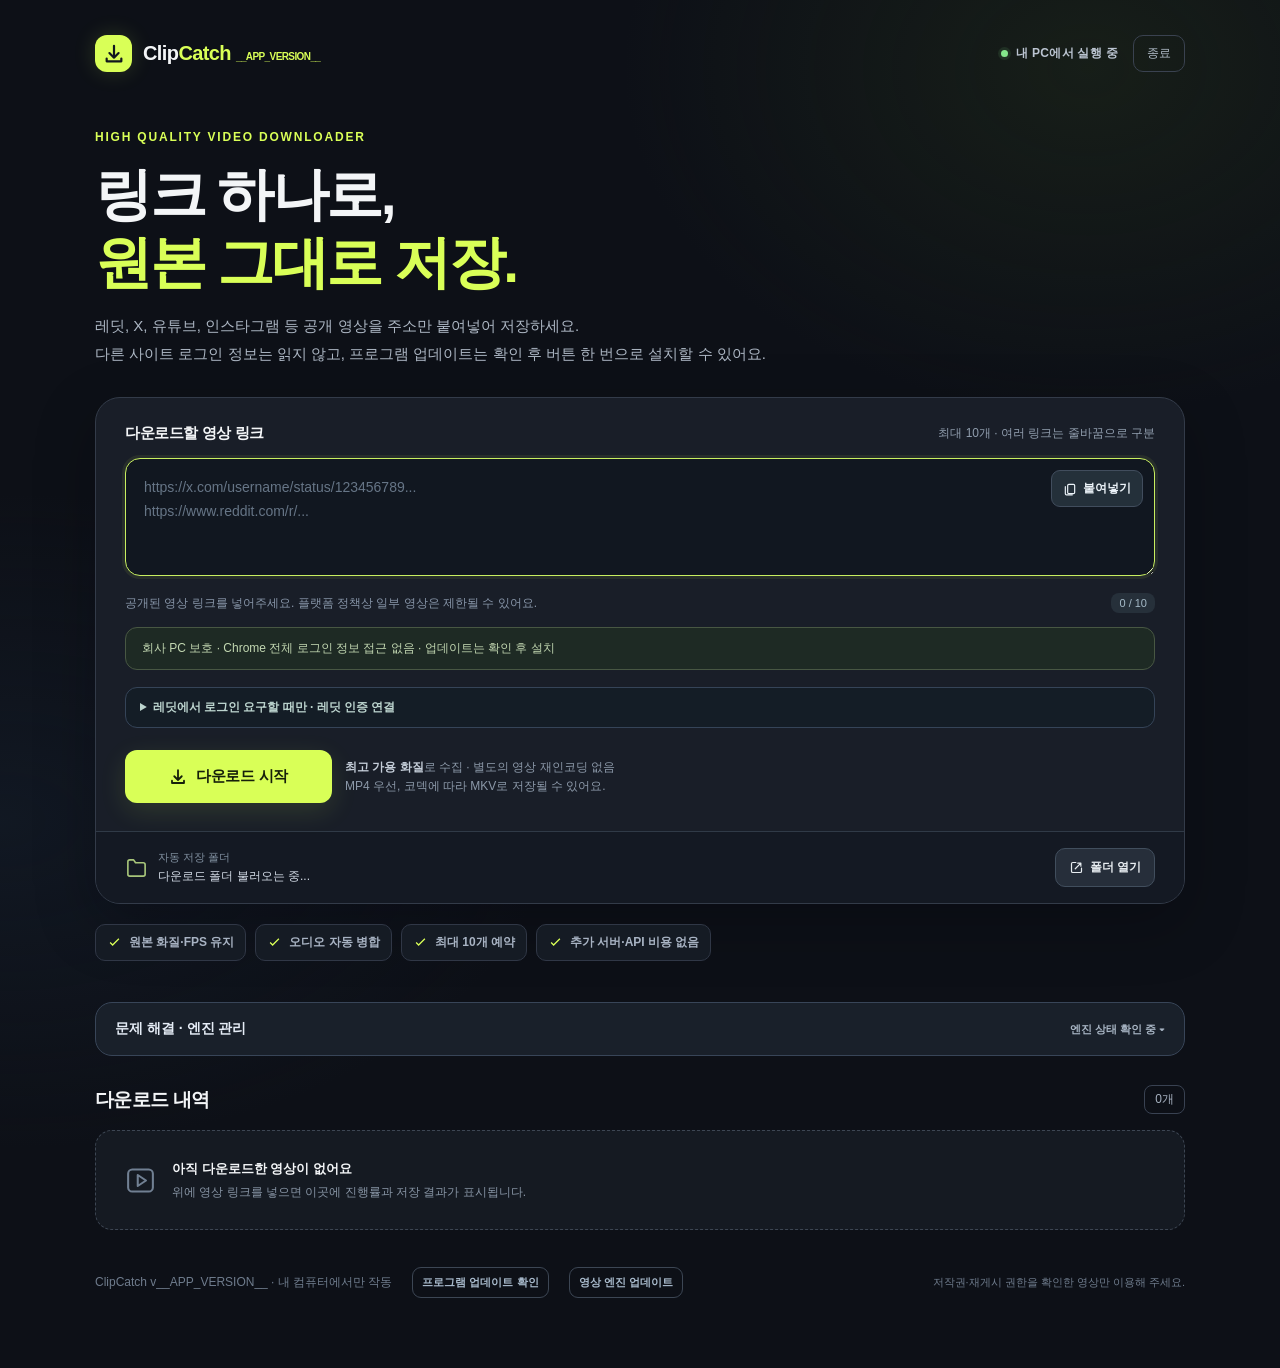
==== src/web/index.html @ 6fc15d20 "ClipCatch v1.6.0: self-diagnosis, engine checks, verified nightly recovery and rollback" ====
<!DOCTYPE html>
<html lang="ko">
<head>
  <meta charset="utf-8" />
  <meta name="viewport" content="width=device-width,initial-scale=1" />
  <meta name="theme-color" content="#10141c" />
  <title>ClipCatch — 원본 영상 저장기</title>
  <link rel="icon" type="image/svg+xml" href="/favicon.svg?v=__APP_VERSION__" />
  <style>
    :root{--bg:#0d1017;--panel:#171b25;--panel2:#1c222e;--edge:#2b3342;--text:#f3f5f7;--sub:#a2adbc;--muted:#727d8f;--lime:#d9ff57;--dark:#13191f;--red:#ff8e93;--r:22px;font-family:Pretendard,"Segoe UI","Noto Sans KR","Malgun Gothic",Arial,sans-serif}
    *{box-sizing:border-box}html{min-height:100%;background:var(--bg)}body{margin:0;color:var(--text);background:radial-gradient(ellipse 620px 460px at 85% 5%,#27351a60 0,transparent 75%),radial-gradient(ellipse 690px 410px at 0% 60%,#17233367 0,transparent 80%),var(--bg);min-height:100vh}
    button,textarea,select{font-family:inherit}button{cursor:pointer}a{color:inherit;text-decoration:none}.wrap{width:min(1090px,calc(100% - 42px));margin:0 auto;padding:30px 0 70px}
    .navbar{display:flex;align-items:center;justify-content:space-between;padding:5px 0 58px}.brand{display:flex;align-items:center;gap:11px;font-size:20px;font-weight:800;letter-spacing:-.6px}.brand-mark{width:37px;height:37px;border-radius:12px;background:var(--lime);display:grid;place-items:center;color:#11171e;box-shadow:0 0 22px #d9ff5728}.brand-mark svg{width:22px;height:22px}.brand-word span{color:var(--lime)}.topright{display:flex;align-items:center;gap:15px}.local{font-size:12px;font-weight:700;color:#bbc4d1;letter-spacing:.3px;display:flex;align-items:center;gap:8px}.local i{display:inline-block;width:7px;height:7px;background:#84e78b;border-radius:50%;box-shadow:0 0 0 3px #84e78b1a}.close-app{background:transparent;border:1px solid #3a4250;color:#b2bdc9;border-radius:10px;padding:9px 13px;font-size:12px;transition:.2s}.close-app:hover{border-color:#697789;color:#fff}
    .hero{max-width:730px}.eyebrow{font-size:12px;color:var(--lime);letter-spacing:1.8px;font-weight:850}.hero h1{font-size:clamp(36px,5vw,57px);line-height:1.2;letter-spacing:-2.5px;margin:16px 0 15px;font-weight:850}.hero h1 em{font-style:normal;color:var(--lime)}.hero p{font-size:15px;color:#acb6c3;line-height:1.85;margin:0 0 30px}
    .main-card{background:#191e28;border:1px solid #333b49;border-radius:25px;box-shadow:0 20px 60px #02040a45;overflow:hidden}.entry{padding:26px 29px 28px}.entry-head{display:flex;justify-content:space-between;align-items:center;margin-bottom:15px;gap:10px}.field-title{font-size:15px;font-weight:740;letter-spacing:-.4px}.shortcut{color:#919eae;font-size:12px}.urlwrap{position:relative}.urlbox{width:100%;min-height:118px;border:1px solid #46505f;background:#111720;border-radius:15px;outline:none;resize:vertical;color:#f7faff;font-size:14px;line-height:1.7;padding:17px 18px;transition:border-color .18s,box-shadow .18s}.urlbox::placeholder{color:#667586}.urlbox:focus{border-color:#c8ef60;box-shadow:0 0 0 3px #d9ff5712}.paste{position:absolute;right:12px;top:12px;border:1px solid #414d5d;background:#24303a;color:#ecf3f9;border-radius:9px;padding:9px 11px;font-weight:700;font-size:12px;display:flex;align-items:center;gap:6px}.paste:hover{background:#32404d}.info-line{display:flex;flex-wrap:wrap;align-items:center;justify-content:space-between;gap:11px;margin:13px 0 0}.info-line p{font-size:12px;color:#8795a8;margin:0}.input-count{font-size:11px;color:#a5bac8;background:#26303a;padding:4px 8px;border-radius:8px}
    .action-row{display:flex;align-items:center;gap:13px;margin-top:22px}.mainbutton{border:0;background:var(--lime);color:#16200a;border-radius:12px;padding:17px 27px;font-size:15px;font-weight:850;min-width:207px;letter-spacing:-.3px;display:flex;align-items:center;justify-content:center;gap:9px;box-shadow:0 8px 27px #d9ff571f;transition:transform .15s,background .15s}.mainbutton:hover{background:#e5ff8b;transform:translateY(-1px)}.mainbutton:disabled{opacity:.55;cursor:wait;transform:none}.support{color:#8c99a9;font-size:12px;line-height:1.6}.support strong{color:#c5ced9;font-weight:700}.tiny-icon{width:18px;height:18px}
    .bottom-strip{display:flex;gap:20px;align-items:center;justify-content:space-between;background:#141923;border-top:1px solid #303a47;padding:16px 29px;flex-wrap:wrap}.save-info{display:flex;align-items:center;min-width:0;gap:10px;color:#d3dbe6}.save-info svg{flex-shrink:0}.save-info div{min-width:0}.save-info .lab{color:#8190a0;font-size:11px;margin-bottom:3px}.save-info .dir{font-size:12px;overflow:hidden;text-overflow:ellipsis;white-space:nowrap;max-width:620px}.openfolder{display:flex;align-items:center;gap:6px;border:1px solid #414e5d;background:#262e3a;color:#e8edf1;border-radius:10px;padding:10px 13px;font-size:12px;font-weight:750;white-space:nowrap}.openfolder:hover{background:#35404b}
    .setup{margin:20px 0 0;background:#20271f;border:1px solid #516637;border-radius:16px;padding:17px 20px;display:none}.setup.show{display:block}.setup-top{display:flex;align-items:center;gap:10px;font-size:13px;font-weight:750}.setup-top svg{color:var(--lime)}.setup-sub{font-size:12px;margin-top:8px;color:#c2cdb2;line-height:1.7;white-space:pre-wrap}.setup.error{background:#2b2026;border-color:#704451}.setup.error .setup-top svg{color:var(--red)}.setup-progress{height:5px;background:#3a4435;border-radius:8px;overflow:hidden;margin-top:13px}.setup-progress>div{height:100%;background:var(--lime);width:0;transition:width .4s}.setup-progress.indeterminate>div{width:38%;animation:busy 1.4s ease-in-out infinite}@keyframes busy{0%{transform:translateX(-100%)}100%{transform:translateX(300%)}}
    .perks{margin:20px 0 41px;display:flex;flex-wrap:wrap;gap:9px}.perk{display:flex;align-items:center;gap:7px;padding:9px 11px;border:1px solid #303746;border-radius:10px;color:#a8b3c3;background:#151b24;font-size:12px;font-weight:680}.perk svg{color:var(--lime)}
    .section-head{display:flex;justify-content:space-between;align-items:center;margin:20px 0 16px}.section-title{font-size:19px;font-weight:820;letter-spacing:-.65px}.count{font-size:12px;color:#a7b2c1;border-radius:8px;border:1px solid #394252;padding:5px 10px}.history{display:flex;flex-direction:column;gap:10px;min-height:104px}.empty{display:flex;align-items:center;gap:15px;padding:28px;background:#151a22;border-radius:17px;border:1px dashed #3d4653}.empty svg{color:#718093}.empty b{font-size:13px}.empty p{color:#8794a4;font-size:12px;margin:6px 0 0}.job{padding:18px 19px;background:#181e28;border:1px solid #303948;border-radius:16px}.job-top{display:flex;justify-content:space-between;align-items:center;gap:15px}.job-title{font-size:13px;font-weight:750;overflow:hidden;text-overflow:ellipsis;white-space:nowrap;max-width:680px}.job-url{color:#8393a4;font-size:12px;white-space:nowrap;overflow:hidden;text-overflow:ellipsis;margin-top:7px;max-width:790px}.job-status{font-size:11px;font-weight:780;padding:6px 10px;border-radius:9px;white-space:nowrap}.job-status.downloading{color:#cceca2;background:#34452c}.job-status.queued{color:#b8c8d6;background:#2a3442}.job-status.done{color:#d6ffa2;background:#314628}.job-status.error{color:#ffb6bd;background:#4b303a}.job-bottom{display:flex;justify-content:space-between;align-items:center;gap:10px;margin-top:13px;color:#98a7b9;font-size:11px}.job-detail{line-height:1.6;overflow-wrap:anywhere;white-space:pre-line;min-width:0}.meter{height:5px;margin-top:12px;background:#303846;border-radius:4px;overflow:hidden}.meter>div{height:100%;background:var(--lime);transition:width .35s}.job.error{border-color:#704550}.job.error .job-detail{color:#ffc2c7}.job.done .job-detail{color:#acd38c}.muted{color:#8290a1}
    .footer-tools{display:flex;flex-wrap:wrap;align-items:center;gap:8px}
    .update-feedback{display:flex;flex-wrap:wrap;align-items:center;gap:11px;padding:13px 15px;margin-top:12px;background:#1c252b;border:1px solid #4a595f;border-radius:12px;color:#deebf0;font-size:12px;line-height:1.55;max-width:800px}
    .update-feedback[data-kind="success"]{color:#d5f5bc;border-color:#506d49}
    .update-feedback[data-kind="error"]{color:#ffbfc6;border-color:#79505a}
    .update-feedback[data-kind="working"]{color:#d8eaa9;border-color:#5b6e45}
    .update-feedback-text{min-width:0;flex:1 1 225px;overflow-wrap:anywhere}
    .update-progress{height:4px;width:100%;background:#384552;border-radius:4px;overflow:hidden}
    .update-progress>div{background:var(--lime);height:100%;transition:width .3s}
    .update-install{border:0;background:var(--lime);color:#15200d;border-radius:9px;padding:9px 13px;font-size:12px;font-weight:850;cursor:pointer}
    .update-install:disabled{opacity:.45;cursor:wait}
    .update-btn:disabled{opacity:.52;cursor:wait}
    .job-status.cancelled{background:#343c47;color:#b9c7d5}
    .job.cancelled .job-detail{color:#b0bcca}
    .job-actions{display:flex;gap:7px;align-items:center;flex-wrap:wrap;margin-top:8px}
    .job-actions .retry-btn{margin-top:0}
    .job-cancel{border:1px solid #606977;background:#303944;color:#dbe4eb;border-radius:9px;font-size:11px;font-weight:760;padding:8px 11px;cursor:pointer}
    .job-cancel:hover{background:#3d4754}
    .section-actions{display:flex;align-items:center;gap:10px;flex-wrap:wrap;justify-content:flex-end}
    .section-actions .retry-btn{margin-top:0}
    .history-feedback{font-size:12px;color:#c5dcad;margin:-5px 0 12px;line-height:1.6}
    .history-feedback.error{color:#ffbdc3}

    .help-panel{margin:4px 0 29px;background:#19202a;border:1px solid #384558;border-radius:17px;overflow:hidden}
    .help-panel>summary{display:flex;flex-wrap:wrap;align-items:center;justify-content:space-between;gap:12px;cursor:pointer;padding:17px 19px;list-style:none;font-size:14px;font-weight:800;color:#e5ecf6}
    .help-panel>summary::-webkit-details-marker{display:none}
    .help-panel>summary:hover{background:#202a36}
    .help-status{color:#a8b5c4;font-weight:650;font-size:11px}
    .help-body{border-top:1px solid #354251;padding:18px 19px 19px}
    .help-desc{color:#adbaca;font-size:12px;line-height:1.8;margin:0 0 13px}
    .help-btn-row{display:flex;flex-wrap:wrap;gap:9px;margin:11px 0 13px}
    .help-btn{border:1px solid #536174;border-radius:10px;background:#293442;color:#e5f0fc;padding:10px 12px;font-size:12px;font-weight:750;cursor:pointer}
    .help-btn:hover{border-color:#b9d584;background:#324331}
    .help-btn:disabled{opacity:.45;cursor:not-allowed}
    .help-btn.primary{color:#17210d;background:var(--lime);border-color:var(--lime)}
    .help-msg{color:#c8dbb4;font-size:12px;line-height:1.65;white-space:pre-wrap;min-height:15px;margin:10px 0}
    .help-msg.error{color:#ffb8c0}
    .help-checks{display:flex;flex-direction:column;gap:7px;margin-top:12px}
    .help-check{padding:10px 12px;border:1px solid #384354;border-radius:10px;background:#141d27;display:flex;align-items:flex-start;justify-content:space-between;gap:12px}
    .help-check>strong{font-size:12px;color:#e3eaf2;white-space:nowrap}
    .help-check>span{font-size:11px;color:#a1b1c2;line-height:1.6;text-align:right}
    .help-check[data-status=error]>span{color:#ffc0c0}
    .help-check[data-status=warn]>span{color:#ffdb9e}
    .help-copy{width:100%;min-height:100px;padding:10px;border-radius:10px;border:1px solid #526476;background:#101923;color:#e2edf9;font:12px/1.5 Consolas,monospace}
    .error-help{font-size:12px;color:#f2bfc4;line-height:1.7;margin-top:11px}
    .error-help b{font-size:11px;margin-right:6px;color:#ffa8af}
    .error-help span{display:block;color:#aabdd0}
    .error-help .retry-btn{margin-top:8px}
    .history-more{margin-top:12px}
    .history-more>summary{list-style:none;display:flex;align-items:center;justify-content:center;gap:9px;padding:13px 18px;border:1px solid #384352;background:#19212b;border-radius:12px;color:#c4d0de;font-size:13px;font-weight:750;cursor:pointer;transition:border-color .15s,background .15s}
    .history-more>summary::-webkit-details-marker{display:none}
    .history-more>summary:hover{background:#25303c;border-color:#708157;color:#e0ff9e}
    .history-more>summary:focus-visible{outline:2px solid var(--lime);outline-offset:3px}
    .history-more .history-chevron{display:inline-block;color:var(--lime);font-size:17px;line-height:1;transition:transform .2s}
    .history-more[open] .history-chevron{transform:rotate(180deg)}
    .history-more>.history{min-height:0;margin-top:11px}
    .footer{padding-top:33px;color:#6f7c8d;font-size:12px;line-height:1.9;display:flex;align-items:center;justify-content:space-between;gap:12px;flex-wrap:wrap}.footer small{font-size:11px}.update-btn{border:1px solid #3c4654;background:transparent;color:#a9bbcd;border-radius:9px;font-size:11px;font-weight:650;padding:7px 9px;cursor:pointer;margin-left:12px}.update-btn:hover{border-color:#a1b48b;color:#d9ff57}.hidden{display:none!important}.notice{font-size:12px;color:var(--red);line-height:1.7;margin:11px 0 0;display:none}.notice.show{display:block}

    .retry-btn{border:1px solid #62723d;background:#2b3622;color:#e4ffa3;border-radius:9px;font-size:11px;font-weight:770;padding:8px 11px;margin-top:10px;cursor:pointer}
    .retry-btn:hover{background:#394927}
    @media(max-width:670px){.wrap{width:calc(100% - 28px);padding-top:15px}.navbar{padding-bottom:42px}.brand{font-size:18px}.close-app{padding:8px}.hero h1{font-size:35px;letter-spacing:-1.5px}.hero p{font-size:13px;margin-bottom:24px}.entry{padding:19px 16px 20px}.shortcut{display:none}.action-row{flex-direction:column;align-items:stretch}.mainbutton{width:100%}.bottom-strip{padding:16px}.support{text-align:center}.save-info .dir{max-width:220px}.section-title{font-size:17px}.job-title{max-width:210px}.perks{margin-bottom:29px}.local{font-size:11px}}

    .app-update{background:#1e2725;border:1px solid #7b914f;border-radius:14px;margin:0 0 22px;padding:15px 18px;display:flex;align-items:center;justify-content:space-between;gap:12px;flex-wrap:wrap}
    .app-update .app-version{color:#d9ff57;font-size:12px;font-weight:800}.app-update .app-status{color:#dae3da;font-size:13px;font-weight:760;margin:4px 0}.app-update .app-detail{color:#aebdb0;font-size:12px}
    .app-update button,.reddit-auth-controls button{background:#d9ff57;color:#16200a;border:0;border-radius:9px;padding:10px 13px;font-weight:800;font-size:12px;cursor:pointer}
    .app-update button:disabled{opacity:.45;cursor:wait}
    .reddit-auth{margin-top:17px;padding:11px 14px;border:1px solid #354458;border-radius:12px;background:#141d26;color:#b7c6d0;font-size:12px}
    .reddit-auth summary{cursor:pointer;color:#bcd4ce;font-weight:780}.reddit-auth p{line-height:1.7;color:#9eacba}.reddit-auth-controls{display:flex;align-items:center;gap:9px;flex-wrap:wrap}.reddit-auth-controls input{font-size:11px;max-width:280px}
    .reddit-auth-controls .plain-btn{background:#303846;color:#d9e4ee;border:1px solid #536074}.remember{margin:11px 0 7px;display:flex;align-items:center;gap:7px;font-size:11px;color:#a4b4c6}
    .reddit-auth-status{color:#aaca8b;margin-top:9px;font-size:12px}

      .safe-note{margin:14px 0 4px;padding:12px 16px;border:1px solid #485743;border-radius:12px;color:#c3d8b2;background:#1e2a24;font-size:12px;}
</style>
</head>
<body>
  <div class="wrap">
    <header class="navbar">
      <div class="brand">
        <div class="brand-mark"><svg viewBox="0 0 24 24" fill="none" stroke="currentColor" stroke-width="2.4" stroke-linecap="round" stroke-linejoin="round"><path d="M12 3v13m-5-5 5 5 5-5"/><path d="M4 17v3h16v-3"/></svg></div>
        <div class="brand-word">Clip<span>Catch</span> <small style="font-size:10px;color:#d9ff57">__APP_VERSION__</small></div>
      </div>
      <div class="topright"><span class="local"><i></i> 내 PC에서 실행 중</span><button id="quitBtn" class="close-app" title="프로그램 종료">종료</button></div>
    </header>

    <div class="hero">
      <div class="eyebrow">HIGH QUALITY VIDEO DOWNLOADER</div>
      <h1>링크 하나로,<br/><em>원본 그대로 저장.</em></h1>
      <p>레딧, X, 유튜브, 인스타그램 등 공개 영상을 주소만 붙여넣어 저장하세요.<br/>다른 사이트 로그인 정보는 읽지 않고, 프로그램 업데이트는 확인 후 버튼 한 번으로 설치할 수 있어요.</p>
    </div>


    <div id="appUpdate" class="app-update hidden" role="status" aria-live="polite">
      <div><div id="appUpdateVersion" class="app-version">CLIPCATCH UPDATE</div><div id="appUpdateStatus" class="app-status"></div><div id="appUpdateDetail" class="app-detail"></div></div>
      <button id="installAppUpdate" type="button" class="hidden">업데이트 설치</button>
    </div>

    <section class="main-card" aria-label="영상 다운로드">
      <div class="entry">
        <div class="entry-head"><label class="field-title" for="urlInput">다운로드할 영상 링크</label><span class="shortcut">최대 10개 · 여러 링크는 줄바꿈으로 구분</span></div>
        <div class="urlwrap">
          <textarea id="urlInput" class="urlbox" placeholder="https://x.com/username/status/123456789...&#10;https://www.reddit.com/r/..." autocomplete="off" spellcheck="false"></textarea>
          <button class="paste" id="pasteBtn" type="button" aria-label="클립보드에서 붙여넣기"><svg width="14" height="14" viewBox="0 0 24 24" fill="none" stroke="currentColor" stroke-width="2" stroke-linecap="round" stroke-linejoin="round"><rect x="8" y="4" width="12" height="16" rx="2"/><path d="M4 8v12a2 2 0 0 0 2 2h10"/></svg> 붙여넣기</button>
        </div>
        <div class="info-line"><p>공개된 영상 링크를 넣어주세요. 플랫폼 정책상 일부 영상은 제한될 수 있어요.</p><span class="input-count" id="urlCount">0 / 10</span></div>
        <div class="safe-note">회사 PC 보호 · Chrome 전체 로그인 정보 접근 없음 · 업데이트는 확인 후 설치</div>

        <details id="redditAuthDetails" class="reddit-auth">
          <summary>레딧에서 로그인 요구할 때만 · 레딧 인증 연결</summary>
          <p>공개 영상은 연결 없이 받아져. 로그인 요구 영상만 레딧 사이트의 <b>cookies.txt</b> 파일을 선택해 줘.<br>Chrome 전체 로그인 정보는 읽지 않고, 레딧 쿠키만 골라 사용해.</p>
          <div class="reddit-auth-controls">
            <input id="redditCookieFile" type="file" accept=".txt,text/plain" aria-label="레딧 cookies.txt 파일"/>
            <button id="redditCookieUpload" type="button">레딧 인증 등록</button>
            <button id="redditCookieClear" type="button" class="plain-btn">인증 삭제</button>
          </div>
          <label class="remember"><input id="rememberRedditAuth" type="checkbox"/> 이 Windows 계정에 레딧 인증 기억하기 (Windows 암호화)</label>
          <div id="redditAuthStatus" class="reddit-auth-status">인증 미등록 · 공개 영상은 그대로 이용 가능</div>
        </details>

        <p class="notice" id="inputNotice"></p>
        <div class="action-row">
          <button id="downloadBtn" class="mainbutton" type="button"><svg class="tiny-icon" viewBox="0 0 24 24" fill="none" stroke="currentColor" stroke-width="2.4" stroke-linecap="round" stroke-linejoin="round"><path d="M12 3v13m-5-5 5 5 5-5"/><path d="M4 17v3h16v-3"/></svg> 다운로드 시작</button>
          <span class="support"><strong>최고 가용 화질</strong>로 수집 · 별도의 영상 재인코딩 없음<br/>MP4 우선, 코덱에 따라 MKV로 저장될 수 있어요.</span>
        </div>
      </div>
      <div class="bottom-strip">
        <div class="save-info"><svg width="23" height="23" viewBox="0 0 24 24" fill="none" stroke="#a8c67a" stroke-width="1.7" stroke-linecap="round" stroke-linejoin="round"><path d="M3 7v12a2 2 0 0 0 2 2h14a2 2 0 0 0 2-2V9a2 2 0 0 0-2-2h-8l-2-3H5a2 2 0 0 0-2 2v1z"/></svg><div><div class="lab">자동 저장 폴더</div><div class="dir" id="saveDir">다운로드 폴더 불러오는 중...</div></div></div>
        <button type="button" class="openfolder" id="folderBtn"><svg width="15" height="15" viewBox="0 0 24 24" fill="none" stroke="currentColor" stroke-width="1.9" stroke-linecap="round" stroke-linejoin="round"><path d="M14 5h5v5M10 14 19 5"/><path d="M20 13v5a2 2 0 0 1-2 2H6a2 2 0 0 1-2-2V6a2 2 0 0 1 2-2h5"/></svg> 폴더 열기</button>
      </div>
    </section>

    <div id="setup" class="setup" role="status" aria-live="polite">
      <div class="setup-top"><svg width="18" height="18" viewBox="0 0 24 24" fill="none" stroke="currentColor" stroke-width="2" stroke-linecap="round" stroke-linejoin="round"><path d="m12 3-9 18h18L12 3z"/><path d="M12 9v4m0 4h.01"/></svg><span id="setupTitle">설치 준비 중...</span></div>
      <div id="setupSub" class="setup-sub">최초 실행 시 공식 배포 파일을 자동으로 준비합니다.</div>
      <div id="setupProgress" class="setup-progress indeterminate"><div id="setupBar"></div></div>
    </div>

    <div class="perks">
      <span class="perk"><svg width="15" height="15" viewBox="0 0 24 24" fill="none" stroke="currentColor" stroke-width="2"><path d="m5 12 4 4L19 6"/></svg> 원본 화질·FPS 유지</span>
      <span class="perk"><svg width="15" height="15" viewBox="0 0 24 24" fill="none" stroke="currentColor" stroke-width="2"><path d="m5 12 4 4L19 6"/></svg> 오디오 자동 병합</span>
      <span class="perk"><svg width="15" height="15" viewBox="0 0 24 24" fill="none" stroke="currentColor" stroke-width="2"><path d="m5 12 4 4L19 6"/></svg> 최대 10개 예약</span>
      <span class="perk"><svg width="15" height="15" viewBox="0 0 24 24" fill="none" stroke="currentColor" stroke-width="2"><path d="m5 12 4 4L19 6"/></svg> 추가 서버·API 비용 없음</span>
    </div>


    <details class="help-panel" id="helpPanel">
      <summary><span>문제 해결 · 엔진 관리</span><span class="help-status" id="engineInfo">엔진 상태 확인 중 ▾</span></summary>
      <div class="help-body">
        <p class="help-desc">영상이 안 받아지면 <b>상태 진단하기</b>를 먼저 눌러 줘. 그 다음 안정판 업데이트를 시도하고, 해결되지 않으면 시험판 복구를 사용할 수 있어. <b>원본 영상과 다운로드 내역은 건드리지 않아.</b></p>
        <div class="help-btn-row">
          <button class="help-btn primary" id="runDiagnostics" type="button">상태 진단하기</button>
          <button class="help-btn" id="updateEngineStable" type="button">안정판 엔진 업데이트</button>
          <button class="help-btn" id="repairEngineNightly" type="button">시험판 엔진 복구</button>
          <button class="help-btn" id="rollbackEngine" type="button">이전 엔진으로 되돌리기</button>
          <button class="help-btn" id="copyDiagnostics" type="button">진단 결과 복사</button>
        </div>
        <p class="help-msg" id="repairFeedback" aria-live="polite">자동으로 업데이트 가능 여부를 확인해. 업데이트는 버튼을 눌렀을 때만 설치해.</p>
        <p class="help-msg" id="diagnosticSummary">진단 버튼을 누르면 다운로드 도구·저장 폴더·접속 상태를 확인해 줘.</p>
        <div class="help-checks" id="diagnosticChecks"></div>
        <textarea id="diagnosticCopyFallback" class="help-copy hidden" readonly aria-label="공유용 진단 결과"></textarea>
      </div>
    </details>
    <section>
      <div class="section-head"><div class="section-title">다운로드 내역</div><div class="section-actions"><button id="retryFailed" type="button" class="retry-btn hidden">실패한 영상 다시 시도</button><div class="count" id="historyCount">0개</div></div></div>
      <p class="history-feedback hidden" id="historyFeedback" role="status" aria-live="polite"></p>
      <div class="history" id="history">
        <div class="empty"><svg width="33" height="33" viewBox="0 0 24 24" fill="none" stroke="currentColor" stroke-width="1.5" stroke-linecap="round" stroke-linejoin="round"><rect x="3" y="4" width="18" height="16" rx="3"/><path d="m10 8 6 4-6 4V8z"/></svg><div><b>아직 다운로드한 영상이 없어요</b><p>위에 영상 링크를 넣으면 이곳에 진행률과 저장 결과가 표시됩니다.</p></div></div>
      </div>
      <details class="history-more hidden" id="historyMore">
        <summary><span id="historyMoreLabel">이전 기록 보기</span><span class="history-chevron" aria-hidden="true">⌄</span></summary>
        <div class="history" id="historyOlder"></div>
      </details>
    </section>
    <footer class="footer">
      <div>
        <div class="footer-tools"><span>ClipCatch v__APP_VERSION__ · 내 컴퓨터에서만 작동</span><button class="update-btn" id="checkAppUpdate" type="button">프로그램 업데이트 확인</button><button class="update-btn" id="updateBtn" type="button">영상 엔진 업데이트</button></div>
        <div id="updateFeedback" class="update-feedback hidden" data-kind="info" role="status" aria-live="polite">
          <span id="appCheckFeedback" class="update-feedback-text"></span>
          <button id="installAppUpdateFooter" class="update-install hidden" type="button">새 버전 설치</button>
          <div id="updateProgress" class="update-progress hidden"><div id="updateProgressFill"></div></div>
        </div>
      </div>
      <small>저작권·재게시 권한을 확인한 영상만 이용해 주세요.</small>
    </footer>
  </div>
  <script>
    const $ = id => document.getElementById(id);
    const svgCheck = '<svg width="13" height="13" viewBox="0 0 24 24" fill="none" stroke="currentColor" stroke-width="2.5"><path d="m5 12 4 4L19 6"/></svg>';
    let lastState = null;
    const uiVersion = '__APP_VERSION__';
    let loading = false;
    let updateMode = ''; // program, engine, or empty (automatic background check)
    let updateRequestError = ''; // keep a visible message for rejected API requests
    const HISTORY_PREVIEW_COUNT = 8;
    let lastRecentHistorySignature = '';
    let lastOlderHistorySignature = '';
    const toText = (el, txt) => {el.textContent = txt == null ? '' : String(txt);};
    function parseUrls(s) { return (s.match(/https?:\/\/[^\s\"<>]+/g) || []).filter(Boolean); }
    function notice(msg) { toText($('inputNotice'), msg); $('inputNotice').classList.toggle('show', !!msg); }
    function historyNotice(msg, error=false){
      const el=$('historyFeedback');toText(el,msg);el.classList.toggle('hidden',!msg);el.classList.toggle('error',error);
    }
    function showUpdateFeedback(message, kind='info', canInstall=false, pct=null){
      const box=$('updateFeedback');box.classList.remove('hidden');box.dataset.kind=kind;
      toText($('appCheckFeedback'),message);
      $('installAppUpdateFooter').classList.toggle('hidden', !canInstall);
      $('installAppUpdateFooter').disabled=!canInstall;
      const progress=$('updateProgress');progress.classList.toggle('hidden', pct===null);
      if(pct!==null)$('updateProgressFill').style.width=Math.max(0,Math.min(100,pct))+'%';
    }
    function updateCount() {
      const n = parseUrls($('urlInput').value).length;
      toText($('urlCount'), n + ' / 10');
      $('urlCount').style.color = n > 10 ? '#ff8e93' : '#a5bac8';
      if (n > 0) notice('');
    }
    $('urlInput').addEventListener('input', updateCount);
    $('urlInput').addEventListener('keydown', e => {if ((e.ctrlKey || e.metaKey) && e.key === 'Enter') {e.preventDefault(); submitLinks();}});
    $('pasteBtn').addEventListener('click', async () => {
      try { const data = await navigator.clipboard.readText();
        $('urlInput').value = ($('urlInput').value.trim() ? $('urlInput').value.trim() + '\n' : '') + data;
        updateCount(); $('urlInput').focus();
      } catch (e) { $('urlInput').focus(); notice('클립보드를 읽지 못했어요. Ctrl + V로 붙여넣어 주세요.'); }
    });
    async function post(url, data) {
      const resp = await fetch(url, {method:'POST',headers:{'Content-Type':'application/json'},body:JSON.stringify(data || {})});
      const res = await resp.json();
      if (!resp.ok) {
        const err=new Error(res.error || '작업을 처리하지 못했습니다');
        if (Array.isArray(res.duplicates)) err.duplicates=res.duplicates;
        throw err;
      }
      return res;
    }
    async function submitLinks(){
      if (loading) return;
      const urls = parseUrls($('urlInput').value);
      if (!urls.length) {notice('영상 링크를 한 개 이상 입력해 줘.');$('urlInput').focus();return;}
      if (urls.length > 10) {notice('한 번에 최대 10개까지만 다운로드할 수 있어.');return;}
      loading = true;
      $('downloadBtn').disabled = true;
      $('downloadBtn').lastChild.textContent = ' 추가하는 중...';
      try {
        let result;
        try {
          result = await post('/api/download', {urls:$('urlInput').value});
        } catch (err) {
          if (!err.duplicates || !err.duplicates.length) throw err;
          const names=err.duplicates.slice(0,2).map(x=>x.title||x.url).join('\n');
          if (!confirm('이미 받은 영상 '+err.duplicates.length+'개가 있어.\n'+names+'\n\n새 파일로 다시 저장할까?')) {
            notice('중복 다운로드를 취소했어. 링크는 그대로 남겨뒀어.');
            return;
          }
          result = await post('/api/download', {urls:$('urlInput').value, allow_duplicates:true});
        }
        if(result.count>0){
          $('urlInput').value='';updateCount();
          notice(result.skipped_pending ? result.count+'개 추가했어. 이미 대기 중인 '+result.skipped_pending+'개는 건너뛰었어.' : '');
        } else notice('이미 대기 중이거나 다운로드 중인 링크야. 추가하지 않았어.');
        await poll();
      } catch (err) { notice(err.message); }
      finally { loading = false; $('downloadBtn').disabled = false; $('downloadBtn').lastChild.textContent = ' 다운로드 시작'; }
    }
    $('downloadBtn').addEventListener('click',submitLinks);
    $('folderBtn').addEventListener('click', async ()=>{try{await post('/api/open-folder');}catch(e){notice(e.message)}});
    $('updateBtn').addEventListener('click', async ()=>{
      updateMode='engine';updateRequestError='';$('updateBtn').disabled=true;
      showUpdateFeedback('영상 엔진 업데이트를 시작하는 중...', 'working');
      try {await post('/api/update-tool');notice('');await poll();}
      catch(e) {updateRequestError='영상 엔진 업데이트 실패: '+e.message;showUpdateFeedback(updateRequestError,'error');$('updateBtn').disabled=false;}
    });

    $('redditCookieUpload').addEventListener('click', async ()=>{
      const file=$('redditCookieFile').files[0];
      if(!file){notice('레딧 cookies.txt 파일을 선택해 줘');return;}
      const data=new FormData();data.append('cookies',file);data.append('remember',$('rememberRedditAuth').checked?'yes':'no');
      $('redditCookieUpload').disabled=true;
      try {const resp=await fetch('/api/upload-reddit-cookies',{method:'POST',body:data});const out=await resp.json();if(!resp.ok)throw Error(out.error||'레딧 인증 연결에 실패했어');
        toText($('redditAuthStatus'),'레딧 인증 등록 완료 · 제한 영상에서 자동으로 사용');$('redditCookieFile').value='';notice('');await poll();
      } catch(err){notice(err.message);}
      finally{$('redditCookieUpload').disabled=false;}
    });
    $('redditCookieClear').addEventListener('click',async()=>{
      try{await post('/api/clear-reddit-cookies');toText($('redditAuthStatus'),'인증 삭제 완료');$('rememberRedditAuth').checked=false;await poll();}catch(err){notice(err.message)}
    });
    $('checkAppUpdate').addEventListener('click',async()=>{
      updateMode='program';updateRequestError='';$('checkAppUpdate').disabled=true;
      showUpdateFeedback('프로그램 새 버전을 확인하는 중...', 'working');
      try{await post('/api/check-app-update');notice('');await poll();}
      catch(err){updateRequestError='업데이트 확인 실패: '+err.message;showUpdateFeedback(updateRequestError,'error');$('checkAppUpdate').disabled=false;}
    });
    async function installAppUpdate(){
      if(!confirm('ClipCatch 새 버전을 설치하고 다시 실행할까?'))return;
      updateMode='program';updateRequestError='';$('installAppUpdate').disabled=true;$('installAppUpdateFooter').disabled=true;
      showUpdateFeedback('새 버전 설치를 요청하는 중...', 'working');
      try{await post('/api/install-app-update');await poll();}
      catch(err){updateRequestError='업데이트 설치 실패: '+err.message;showUpdateFeedback(updateRequestError,'error');$('installAppUpdate').disabled=false;$('installAppUpdateFooter').disabled=false;}
    }
    $('installAppUpdate').addEventListener('click',installAppUpdate);
    $('installAppUpdateFooter').addEventListener('click',installAppUpdate);

    $('quitBtn').addEventListener('click', async ()=>{
      if (!confirm('ClipCatch를 종료할까요? 진행 중인 다운로드도 중단됩니다.')) return;
      try { await post('/api/stop'); } catch (e) {}
      document.body.innerHTML = '<div style="color:#f0f4eb;text-align:center;padding:100px 20px;font-family:Segoe UI,Malgun Gothic,sans-serif"><h2>ClipCatch가 종료됐어요.</h2><p style="color:#9daab7">다시 사용하려면 ClipCatch.exe를 더블클릭하세요.</p></div>';
    });
    function renderJob(j) {
      const elem = document.createElement('div'); elem.className = 'job ' + (['queued','downloading','done','error','cancelled'].includes(j.status)?j.status:'queued');
      const top = document.createElement('div');top.className='job-top';
      const left = document.createElement('div');left.style.minWidth = '0';left.style.flex = '1';
      const title = document.createElement('div');title.className='job-title';toText(title,j.title === '제목 확인 중...' ? j.host+' · 영상 정보 확인 중' : j.title);left.appendChild(title);
      const link = document.createElement('div');link.className='job-url';toText(link,j.url);left.appendChild(link);top.appendChild(left);
      const status = document.createElement('div');status.className='job-status '+j.status;
      toText(status,({queued:'대기',downloading:'다운로드 중',done:'완료',error:'실패',cancelled:'취소됨'})[j.status]||j.status);top.appendChild(status);elem.appendChild(top);
      if (j.status === 'downloading') {
        const meter = document.createElement('div');meter.className='meter';const fill = document.createElement('div');fill.style.width = Math.max(0,Math.min(100,j.percent||0))+'%';meter.appendChild(fill);elem.appendChild(meter);
      }
      const bottom=document.createElement('div');bottom.className='job-bottom';
      const detail=document.createElement('div');detail.className='job-detail';
      const extra = j.status==='done' ? (j.file ? ' · ' + j.file.split(/[\\/]/).pop() : '') : '';
      toText(detail, (j.status==='error' && j.error_title ? j.error_title : (j.detail||'')) + extra);bottom.appendChild(detail);
      const meta=document.createElement('div');meta.style.whiteSpace='nowrap';
      toText(meta,j.status==='downloading' ? (Math.round(j.percent||0)+'%'+(j.speed&&j.speed!=='NA'?' · '+j.speed:'')) : j.time);
      bottom.appendChild(meta);elem.appendChild(bottom);
      const actions=document.createElement('div');actions.className='job-actions';
      if(j.status==='queued' || j.status==='downloading'){
        const cancel=document.createElement('button');cancel.className='job-cancel';cancel.type='button';
        toText(cancel,j.status==='queued'?'대기 취소':'다운로드 취소');
        cancel.addEventListener('click',async()=>{
          cancel.disabled=true;
          try {await post('/api/cancel-download',{id:j.id});historyNotice('선택한 영상 다운로드를 취소했어.');await poll();}
          catch(err){historyNotice('취소 실패: '+err.message,true);cancel.disabled=false;}
        });
        actions.appendChild(cancel);
      }
      if(j.status==='error') {
        if(j.error_code){
          const help=document.createElement('div');help.className='error-help';
          const title=document.createElement('b');toText(title,j.error_code+' · '+(j.error_title||'문제 발생'));help.appendChild(title);
          const advice=document.createElement('span');toText(advice,j.error_advice||'상태 진단을 진행해 줘.');help.appendChild(advice);
          elem.appendChild(help);
        }
        const retry=document.createElement('button'); retry.className='retry-btn';retry.type='button';toText(retry,'이 링크 재시도');
        retry.addEventListener('click',()=>{
          $('urlInput').value=j.url;updateCount();submitLinks();
        });
        actions.appendChild(retry);
        if (j.auth_required && /reddit\.com|redd\.it/i.test(j.host || '')) {
          const auth=document.createElement('button');auth.type='button';auth.className='retry-btn';
          toText(auth,'레딧 로그인 연결하기');
          auth.addEventListener('click',()=>{$('redditAuthDetails').open=true;$('redditAuthDetails').scrollIntoView({behavior:'smooth'});});
          actions.appendChild(auth);
        }
        const helpBtn=document.createElement('button');helpBtn.className='retry-btn';helpBtn.type='button';toText(helpBtn,'문제 해결 열기');
        helpBtn.addEventListener('click',()=>{$('helpPanel').open=true;$('helpPanel').scrollIntoView({behavior:'smooth',block:'center'});});
        actions.appendChild(helpBtn);
      }
      if(actions.childNodes.length)elem.appendChild(actions);
      return elem;
    }
    function jobSignature(jobs) {
      return JSON.stringify(jobs.map(j=>[j.id,j.status,j.percent,j.detail,j.title,j.file,j.auth_required,j.speed,j.time,j.redownload,j.error_code,j.error_title,j.error_advice]));
    }
    function paintJobList(target, jobs, emptyMessage) {
      const fragment=document.createDocumentFragment();
      jobs.forEach(j=>fragment.appendChild(renderJob(j)));
      if (emptyMessage && jobs.length===0) {
        const empty=document.createElement('div');empty.className='empty';
        const icon=document.createElement('div');icon.textContent='▧';icon.style.cssText='font-size:30px;color:#748295';
        const label=document.createElement('div');
        const b=document.createElement('b');toText(b,'아직 다운로드한 영상이 없어요');
        const p=document.createElement('p');toText(p,'위에 영상 링크를 넣으면 이곳에 진행률과 저장 결과가 표시됩니다.');
        label.append(b,p);empty.append(icon,label);fragment.appendChild(empty);
      }
      target.replaceChildren(fragment);
    }
    function renderHistory(st) {
      const jobs=st.jobs||[];
      const recent=jobs.slice(0,HISTORY_PREVIEW_COUNT);
      const older=jobs.slice(HISTORY_PREVIEW_COUNT);
      const recentSignature=jobSignature(recent);
      if (recentSignature!==lastRecentHistorySignature) {
        lastRecentHistorySignature=recentSignature;
        paintJobList($('history'),recent,true);
      }
      const more=$('historyMore');
      more.classList.toggle('hidden',older.length===0);
      toText($('historyCount'),'전체 '+jobs.length+'개');
      const failCount=jobs.filter(j=>j.status==='error').length;
      $('retryFailed').classList.toggle('hidden',failCount===0);
      $('retryFailed').disabled=failCount===0;
      toText($('retryFailed'),'실패 '+failCount+'개 다시 시도');
      if (older.length===0) {
        if (more.open) more.open=false;
        lastOlderHistorySignature='';
        $('historyOlder').replaceChildren();
        return;
      }
      toText($('historyMoreLabel'), more.open ? '이전 기록 접기' : '이전 기록 '+older.length+'개 더 보기');
      // Collapsed history is not rendered until requested, keeping the page responsive.
      if (!more.open) return;
      const olderSignature=jobSignature(older);
      if (olderSignature!==lastOlderHistorySignature) {
        lastOlderHistorySignature=olderSignature;
        paintJobList($('historyOlder'),older,false);
      }
    }
    let lastDiagSignature = '';
    function drawDiagnostics(st){
      const e=st.engine||{};const d=st.diagnostics||{};
      const chan=e.channel==='nightly'?'시험판':'안정판';
      toText($('engineInfo'),chan+' · '+(e.message||'상태 확인 중')+' ▾');
      $('rollbackEngine').disabled=!e.can_rollback||st.phase!=='ready';
      $('repairEngineNightly').disabled=st.phase!=='ready';
      $('updateEngineStable').disabled=st.phase!=='ready';
      $('runDiagnostics').disabled=d.status==='checking';
      if(st.phase==='preparing'){
        toText($('repairFeedback'),(st.setup_text||'엔진 준비 중...')+(st.setup_pct>0?' · '+Math.round(st.setup_pct)+'%':''));
        $('repairFeedback').classList.remove('error');
      }else if(st.setup_text==='업데이트 실패' && st.setup_error){
        toText($('repairFeedback'),'엔진 업데이트 실패 · 진단을 실행해 줘.');
        $('repairFeedback').classList.add('error');
      }else if(['시험판 엔진 복구 완료','yt-dlp 업데이트 완료','엔진 되돌리기 완료'].includes(st.setup_text)){
        toText($('repairFeedback'),st.setup_text+' · 완료');
        $('repairFeedback').classList.remove('error');
      }
      toText($('diagnosticSummary'),d.summary||'진단 버튼을 눌러 줘.');
      const signature=JSON.stringify(d.checks||[]);
      if(signature!==lastDiagSignature){
        lastDiagSignature=signature;
        const parent=$('diagnosticChecks');const fragment=document.createDocumentFragment();
        for(const c of (d.checks||[])){
          const div=document.createElement('div');div.className='help-check';div.dataset.status=c.status;
          const name=document.createElement('strong');toText(name,c.name);
          const status=document.createElement('span');toText(status,(c.status==='ok'?'정상 · ':c.status==='error'?'문제 · ':'확인 필요 · ')+(c.message||''));
          div.append(name,status);fragment.appendChild(div);
        }
        parent.replaceChildren(fragment);
      }
    }
    function render(st) {
      if (!st) return;lastState=st;
      if (st.version && st.version!==uiVersion){window.location.reload();return;}
      const upd=st.app_update||{};
      const receipt=st.update_receipt||null;
      const us=upd.status||'';
      $('checkAppUpdate').disabled=['downloading','installing'].includes(us);
      $('updateBtn').disabled=st.phase!=='ready';
      if(updateRequestError){showUpdateFeedback(updateRequestError,'error');}
      else if(updateMode==='program' || (!updateMode && ['available','error'].includes(us))){
        const v=upd.latest||st.version||uiVersion;
        if(us==='checking')showUpdateFeedback('ClipCatch 새 버전을 확인하는 중...','working');
        else if(us==='current')showUpdateFeedback('ClipCatch 최신 버전 v'+v+' · 설치할 업데이트가 없어.','success');
        else if(us==='available')showUpdateFeedback('ClipCatch v'+v+' 업데이트 가능 · 오른쪽 [새 버전 설치]를 눌러 줘.','success',true);
        else if(us==='downloading')showUpdateFeedback('ClipCatch v'+v+' 다운로드 중 · '+Math.round(upd.percent||0)+'%','working',false,upd.percent||0);
        else if(us==='installing')showUpdateFeedback('새 버전 설치 중 · 잠시 후 ClipCatch가 다시 실행돼.','working',false,100);
        else if(us==='unavailable')showUpdateFeedback('새 버전 확인 불가 · '+(upd.detail||'배포를 확인해 줘.'),'error');
        else if(us==='error')showUpdateFeedback('업데이트 실패 · '+(upd.detail||'연결을 확인해 줘.'),'error');
      }else if(!updateMode && receipt && receipt.status==='verified' && receipt.version===st.version){
        showUpdateFeedback('ClipCatch v'+receipt.version+' 업데이트 정상 적용 확인됨 · 새 버전 실행 검사 완료.','success');
      }else if(!updateMode && receipt && receipt.status==='rolled_back'){
        showUpdateFeedback('업데이트 적용 실패 · 기존 버전으로 복구했어.','error');
      }else if(updateMode==='engine'){
        const m=st.setup_text||'';
        const er=st.setup_error||'';
        if(st.phase!=='ready')showUpdateFeedback(m+(st.setup_pct>0?' · '+Math.round(st.setup_pct)+'%':''),'working',false,st.setup_pct||0);
        else if(m==='yt-dlp 업데이트 완료')showUpdateFeedback('영상 엔진 업데이트 완료 · 최신 다운로드 엔진을 사용 중이야.','success');
        else if(m==='업데이트 실패')showUpdateFeedback('영상 엔진 업데이트 실패 · '+er,'error');
      }
      const updateVisible=['available','downloading','installing','error'].includes(us);
      $('appUpdate').classList.toggle('hidden',!updateVisible);
      toText($('appUpdateVersion'),upd.latest?'NEW VERSION '+upd.latest:'CLIPCATCH UPDATE');
      toText($('appUpdateStatus'),({available:'새 버전이 있어',downloading:'새 버전 다운로드 중',installing:'업데이트 설치 및 재시작 중',error:'업데이트 확인에 문제가 있어'})[us]||'');
      toText($('appUpdateDetail'),(upd.detail||'')+(us==='downloading'&&upd.percent>0?' '+Math.round(upd.percent)+'%':''));
      $('installAppUpdate').classList.toggle('hidden',us!=='available');
      $('installAppUpdate').disabled=us!=='available';
      toText($('redditAuthStatus'),st.reddit_auth_ready?'레딧 인증 연결됨 · 인증 필요한 영상에서만 사용':'인증 미등록 · 공개 영상은 그대로 이용 가능');
      if (st.phase==='ready' && st.setup_text==='yt-dlp 업데이트 완료') toText($('updateBtn'),'업데이트 완료 ✓');
      toText($('saveDir'),st.save_dir||'다운로드 폴더');
      const prep=$('setup');const inPrep=st.phase!=='ready'||!!st.setup_error;
      prep.classList.toggle('show',inPrep);prep.classList.toggle('error',st.phase==='error'||!!st.setup_error);
      if(inPrep){
        toText($('setupTitle'),st.setup_text||'도구 준비 중...');
        toText($('setupSub'),st.setup_error ? (st.setup_error+(st.phase==='error'?'\n프로그램을 종료하고 다시 실행해 주세요.':'\n업데이트 오류가 있어도 기존 다운로드 기능은 계속 사용할 수 있어요.')) : '처음 사용할 때만 필요한 프로그램을 공식 배포처에서 자동으로 준비합니다. 준비 중에도 링크를 추가할 수 있어요.');
        const hasPct=st.setup_pct>0; $('setupProgress').classList.toggle('indeterminate',!hasPct);
        $('setupBar').style.width=hasPct?Math.max(0,Math.min(100,st.setup_pct))+'%':'';
      }
      renderHistory(st);
      drawDiagnostics(st);
    }
    async function poll(){try{const resp=await fetch('/api/state',{cache:'no-store'});if(!resp.ok)throw Error();render(await resp.json());}catch(e){if(lastState)toText($('setupTitle'),'서버 연결이 끊겼어요. 프로그램을 다시 실행해 주세요.');}}
    $('historyMore').addEventListener('toggle',()=>{if(lastState)renderHistory(lastState);});
    $('retryFailed').addEventListener('click',async()=>{
      $('retryFailed').disabled=true;
      historyNotice('실패한 영상을 다시 다운로드 대기열에 추가하는 중...');
      try {
        const res=await post('/api/retry-failed');
        historyNotice(res.count ? '실패한 영상 '+res.count+'개를 다시 시도할게.'+(res.skipped?' 중복 '+res.skipped+'개 제외.':'') : '다시 시도할 실패 영상이 없어.');
        await poll();
      } catch(err){historyNotice('일괄 재시도 실패: '+err.message,true);$('retryFailed').disabled=false;}
    });
    function repairMessage(message,isError=false){
      const out=$('repairFeedback');toText(out,message);out.classList.toggle('error',isError);
    }
    async function repairAction(path,label){
      $('helpPanel').open=true;
      repairMessage(label+' 시작 중...');
      try{await post(path);await poll();repairMessage(label+' 요청 완료 · 화면에 진행 상태가 표시돼.');}
      catch(err){repairMessage(label+' 실패 · '+err.message,true);}
    }
    $('runDiagnostics').addEventListener('click',async()=>{
      repairMessage('진단을 실행하고 있어...');
      try{await post('/api/run-diagnostics');await poll();repairMessage('진단 진행 중 · 결과가 아래 표시될 거야.');}
      catch(err){repairMessage('진단 시작 실패 · '+err.message,true);}
    });
    $('updateEngineStable').addEventListener('click',()=>repairAction('/api/update-tool','안정판 엔진 업데이트'));
    $('repairEngineNightly').addEventListener('click',()=>{
      if(!confirm('공식 시험판 다운로드 엔진으로 교체할까? 시험판은 최신 사이트 수정이 있지만 안정성이 낮을 수 있어. 문제가 생기면 [이전 엔진으로 되돌리기]를 눌러 줘.'))return;
      repairAction('/api/repair-engine','시험판 엔진 복구');
    });
    $('rollbackEngine').addEventListener('click',()=>{
      if(!confirm('현재 엔진을 이전에 사용하던 엔진으로 되돌릴까? 다운로드한 영상은 그대로 남아.'))return;
      repairAction('/api/rollback-engine','이전 엔진 복구');
    });
    $('copyDiagnostics').addEventListener('click',async()=>{
      try{
        const resp=await fetch('/api/diagnostic-report',{cache:'no-store'});const data=await resp.json();
        if(!resp.ok)throw Error(data.error||'진단 결과를 가져오지 못했어');
        try{
          await navigator.clipboard.writeText(data.report);
          repairMessage('진단 정보를 복사했어. 원본 영상 링크·파일 경로·로그인 정보는 포함하지 않아.');
        }catch(e){
          $('diagnosticCopyFallback').classList.remove('hidden');$('diagnosticCopyFallback').value=data.report;
          $('diagnosticCopyFallback').focus();$('diagnosticCopyFallback').select();
          repairMessage('복사가 차단됐어. 아래 선택된 텍스트를 Ctrl+C로 복사해 줘.');
        }
      }catch(err){repairMessage('진단 정보 복사 실패 · '+err.message,true);}
    });
    poll();setInterval(poll,1000);
    $('urlInput').focus();
  </script>
</body>
</html>
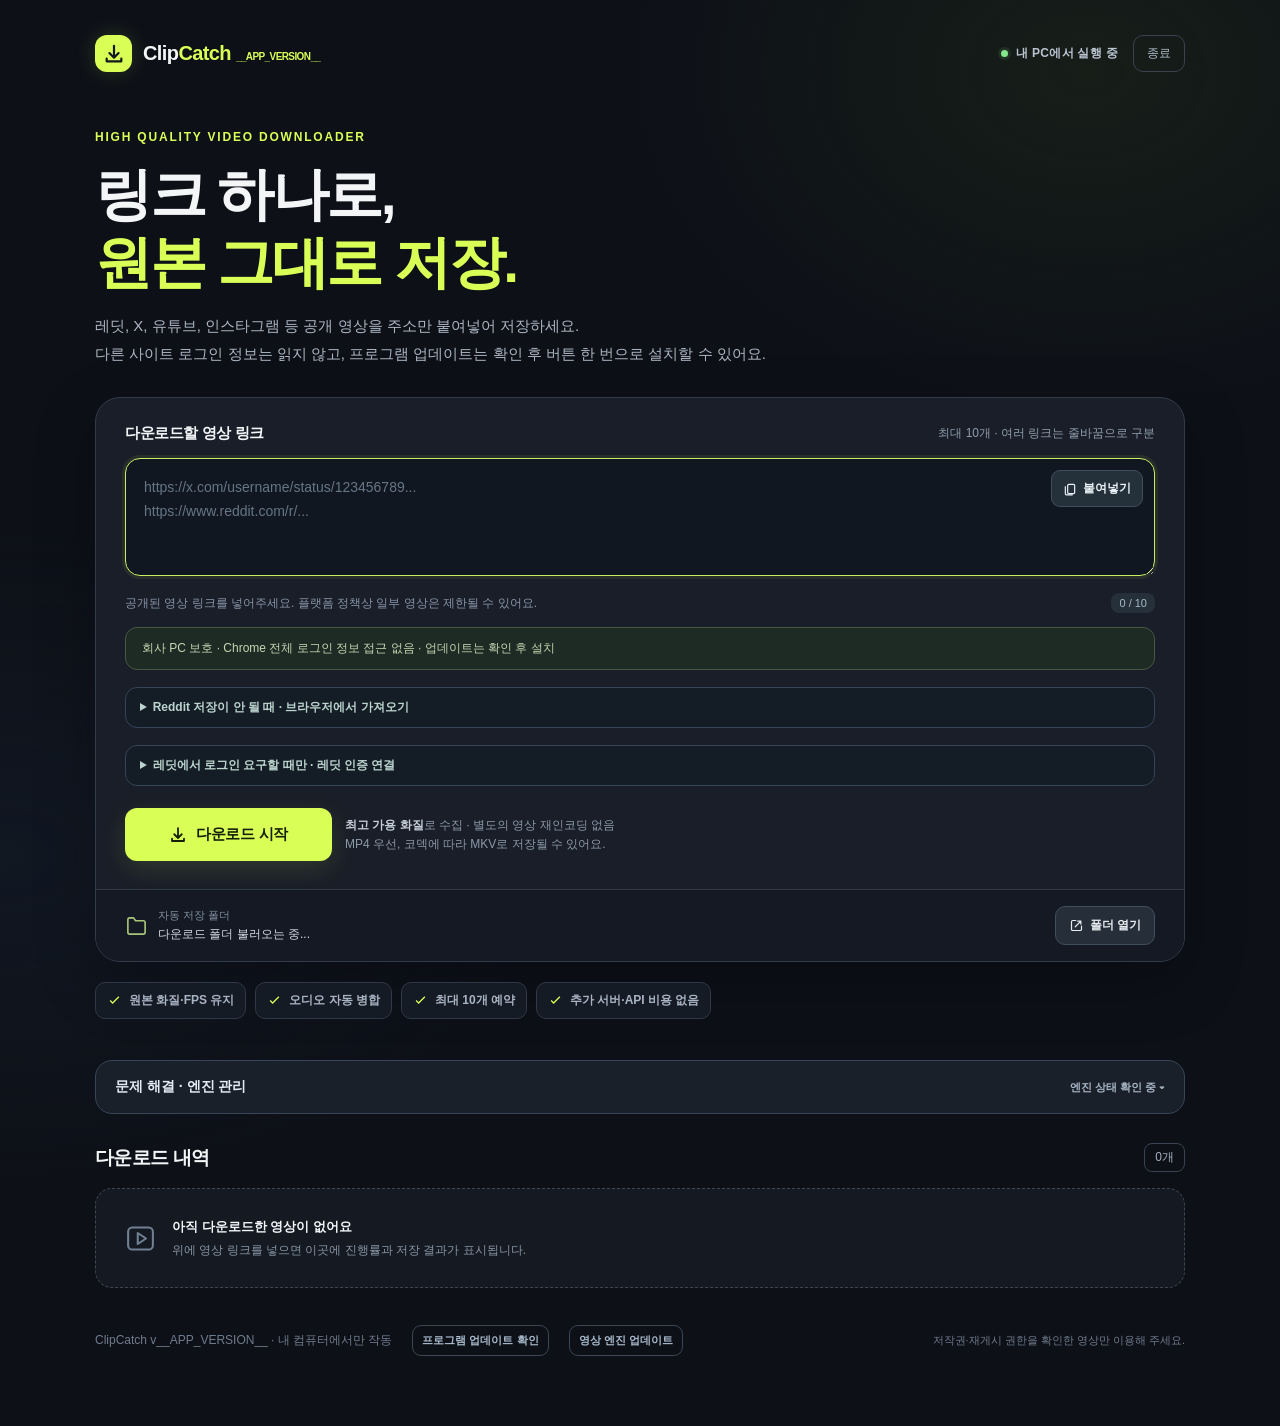
==== commit 652f51e4: "feat: verified Reddit-only browser media handoff" ====
--- a/src/web/index.html
+++ b/src/web/index.html
@@ -89,6 +89,9 @@
     .reddit-auth-status{color:#aaca8b;margin-top:9px;font-size:12px}
 
       .safe-note{margin:14px 0 4px;padding:12px 16px;border:1px solid #485743;border-radius:12px;color:#c3d8b2;background:#1e2a24;font-size:12px;}
+    a.job-url{display:block;cursor:pointer}
+    a.job-url:hover{color:#d9ff57;text-decoration:underline}
+    a.job-url:focus-visible{outline:2px solid var(--lime);outline-offset:3px}
 </style>
 </head>
 <body>
@@ -123,6 +126,21 @@
         <div class="info-line"><p>공개된 영상 링크를 넣어주세요. 플랫폼 정책상 일부 영상은 제한될 수 있어요.</p><span class="input-count" id="urlCount">0 / 10</span></div>
         <div class="safe-note">회사 PC 보호 · Chrome 전체 로그인 정보 접근 없음 · 업데이트는 확인 후 설치</div>
 
+<details id="browserLinkPanel" class="reddit-auth">
+<summary>Reddit 저장이 안 될 때 · 브라우저에서 가져오기</summary>
+<p>원본 게시물을 Chrome에서 재생한 다음 <b>ClipCatch Browser</b> 확장에서 보내면 돼. 쿠키·비밀번호는 읽지 않아.</p>
+<p>처음 한 번: 설치 폴더 열기 → <b>chrome://extensions</b> 에서 개발자 모드 → [압축해제된 확장 프로그램을 로드합니다] → 아래 폴더 선택. 회사 정책으로 설치가 제한되면 관리자에게 요청해 줘.</p>
+<div class="reddit-auth-controls">
+<button type="button" id="installBrowserExtension">확장 설치 폴더 열기</button>
+<button type="button" id="makeBrowserCode">연결 코드 만들기</button>
+<button type="button" id="revokeBrowserLink" class="plain-btn">연결 해제</button></div>
+<p id="browserExtensionPath" style="overflow-wrap:anywhere"></p>
+<div id="browserCodeBox" hidden><p>아래 코드를 복사해 확장의 [ClipCatch 연결]에 붙여넣어 줘. 5분 동안 한 번만 쓸 수 있어.</p>
+<input id="browserPairCode" readonly aria-label="ClipCatch pairing code" style="width:100%;padding:10px"/>
+<button type="button" id="copyBrowserCode">연결 코드 복사</button></div>
+<div id="browserLinkStatus" class="reddit-auth-status" role="status"></div>
+<p>재생 주소를 전달하는 보조 기능이야. 영상 서버의 접근 제한·DRM을 해제하지 않아.</p>
+</details>
         <details id="redditAuthDetails" class="reddit-auth">
           <summary>레딧에서 로그인 요구할 때만 · 레딧 인증 연결</summary>
           <p>공개 영상은 연결 없이 받아져. 로그인 요구 영상만 레딧 사이트의 <b>cookies.txt</b> 파일을 선택해 줘.<br>Chrome 전체 로그인 정보는 읽지 않고, 레딧 쿠키만 골라 사용해.</p>
@@ -214,6 +232,21 @@
     let lastOlderHistorySignature = '';
     const toText = (el, txt) => {el.textContent = txt == null ? '' : String(txt);};
     function parseUrls(s) { return (s.match(/https?:\/\/[^\s\"<>]+/g) || []).filter(Boolean); }
+    function cleanDisplayedURL(raw) {
+      try {
+        const u = new URL(raw);
+        if (u.protocol !== 'https:' && u.protocol !== 'http:' || u.username || u.password) return '';
+        // Preserve non-UTM query encoding, including signed/video ID parameters.
+        if (u.search) {
+          const kept = u.search.slice(1).split('&').filter(pair=>{
+            try { return !decodeURIComponent(pair.split('=')[0].replace(/\+/g,' ')).toLowerCase().startsWith('utm_'); }
+            catch (_) { return true; }
+          });
+          u.search = kept.length ? '?'+kept.join('&') : '';
+        }
+        return u.href;
+      } catch (_) { return ''; }
+    }
     function notice(msg) { toText($('inputNotice'), msg); $('inputNotice').classList.toggle('show', !!msg); }
     function historyNotice(msg, error=false){
       const el=$('historyFeedback');toText(el,msg);el.classList.toggle('hidden',!msg);el.classList.toggle('error',error);
@@ -327,7 +360,11 @@
       const top = document.createElement('div');top.className='job-top';
       const left = document.createElement('div');left.style.minWidth = '0';left.style.flex = '1';
       const title = document.createElement('div');title.className='job-title';toText(title,j.title === '제목 확인 중...' ? j.host+' · 영상 정보 확인 중' : j.title);left.appendChild(title);
-      const link = document.createElement('div');link.className='job-url';toText(link,j.url);left.appendChild(link);top.appendChild(left);
+      const clean = cleanDisplayedURL(j.url);
+      const link = document.createElement(clean ? 'a' : 'div');
+      link.className='job-url';toText(link,clean || j.url);
+      if (clean) {link.href=clean;link.target='_blank';link.rel='noopener noreferrer';link.title='원본 게시물 열기';}
+      left.appendChild(link);top.appendChild(left);
       const status = document.createElement('div');status.className='job-status '+j.status;
       toText(status,({queued:'대기',downloading:'다운로드 중',done:'완료',error:'실패',cancelled:'취소됨'})[j.status]||j.status);top.appendChild(status);elem.appendChild(top);
       if (j.status === 'downloading') {
@@ -363,7 +400,7 @@
           $('urlInput').value=j.url;updateCount();submitLinks();
         });
         actions.appendChild(retry);
-        if (j.auth_required && /reddit\.com|redd\.it/i.test(j.host || '')) {
+        if (j.auth_required && !(lastState && lastState.reddit_auth_ready) && /reddit\.com|redd\.it/i.test(j.host || '')) {
           const auth=document.createElement('button');auth.type='button';auth.className='retry-btn';
           toText(auth,'레딧 로그인 연결하기');
           auth.addEventListener('click',()=>{$('redditAuthDetails').open=true;$('redditAuthDetails').scrollIntoView({behavior:'smooth'});});
@@ -557,5 +594,6 @@
     poll();setInterval(poll,1000);
     $('urlInput').focus();
   </script>
+<script src="/browser-link.js"></script>
 </body>
 </html>
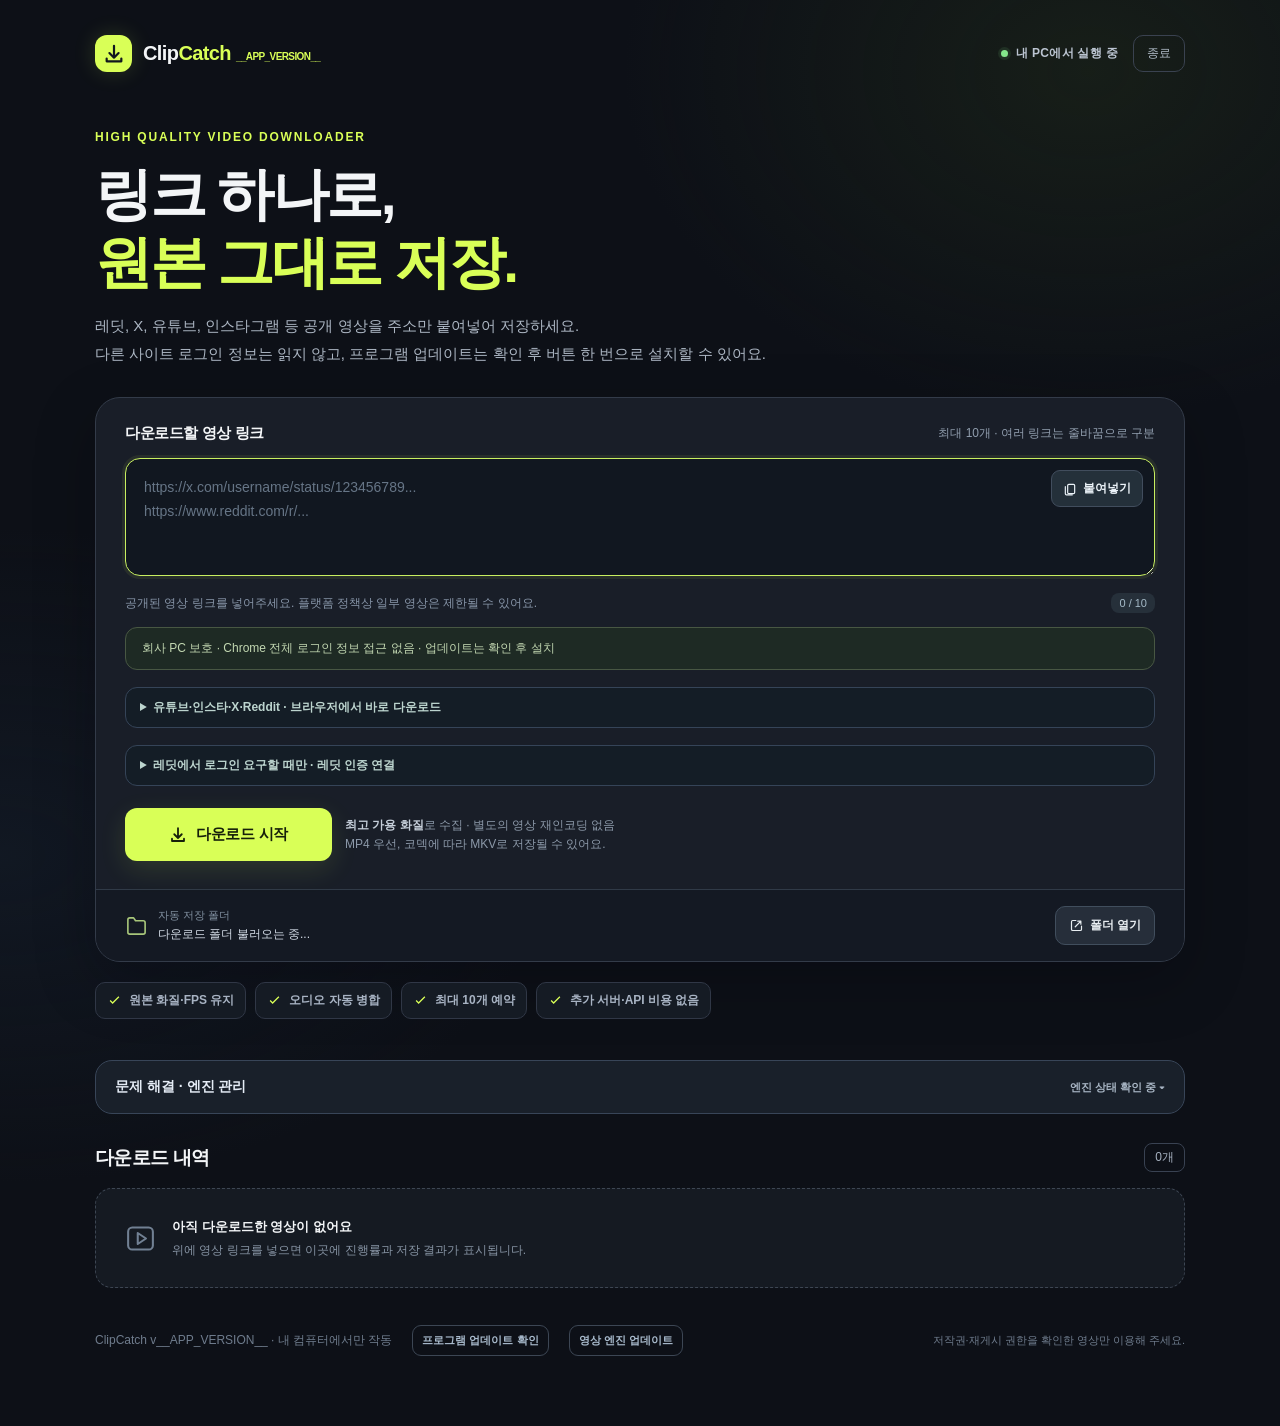
==== commit 5b4506e7: "docs(ui): explain integrated multi-platform browser companion" ====
--- a/src/web/index.html
+++ b/src/web/index.html
@@ -127,11 +127,11 @@
         <div class="safe-note">회사 PC 보호 · Chrome 전체 로그인 정보 접근 없음 · 업데이트는 확인 후 설치</div>
 
 <details id="browserLinkPanel" class="reddit-auth">
-<summary>Reddit 저장이 안 될 때 · 브라우저에서 가져오기</summary>
-<p>원본 게시물을 Chrome에서 재생한 다음 <b>ClipCatch Browser</b> 확장에서 보내면 돼. 쿠키·비밀번호는 읽지 않아.</p>
-<p>처음 한 번: 설치 폴더 열기 → <b>chrome://extensions</b> 에서 개발자 모드 → [압축해제된 확장 프로그램을 로드합니다] → 아래 폴더 선택. 회사 정책으로 설치가 제한되면 관리자에게 요청해 줘.</p>
+<summary>유튜브·인스타·X·Reddit · 브라우저에서 바로 다운로드</summary>
+<p>원하는 영상 게시물에서 크롬 퍼즐 모양(🧩) → <b>ClipCatch Browser</b> → [현재 영상 다운로드]를 누르면 돼. Reddit은 다운로드가 실패할 때만 [재생 영상 찾기] 기능을 사용해. 비밀번호·쿠키는 읽지 않아.</p>
+<p>최초 한 번: [확장프로그램 폴더 열기] → 크롬 주소창에 <b>chrome://extensions</b> → 개발자 모드 → [압축해제된 확장 프로그램을 로드합니다] → 열린 폴더 선택. 이후 ClipCatch 업데이트로 확장 파일도 갱신돼. 이미 설치했다면 크롬 확장프로그램 화면에서 [새로고침]을 눌러 적용해 줘. 회사 정책으로 제한되면 관리자에게 요청해 줘.</p>
 <div class="reddit-auth-controls">
-<button type="button" id="installBrowserExtension">확장 설치 폴더 열기</button>
+<button type="button" id="installBrowserExtension">확장프로그램 폴더 열기</button>
 <button type="button" id="makeBrowserCode">연결 코드 만들기</button>
 <button type="button" id="revokeBrowserLink" class="plain-btn">연결 해제</button></div>
 <p id="browserExtensionPath" style="overflow-wrap:anywhere"></p>
@@ -139,7 +139,7 @@
 <input id="browserPairCode" readonly aria-label="ClipCatch pairing code" style="width:100%;padding:10px"/>
 <button type="button" id="copyBrowserCode">연결 코드 복사</button></div>
 <div id="browserLinkStatus" class="reddit-auth-status" role="status"></div>
-<p>재생 주소를 전달하는 보조 기능이야. 영상 서버의 접근 제한·DRM을 해제하지 않아.</p>
+<p>사이트별 공개 게시물 주소를 ClipCatch 다운로드 대기열로 보내는 기능이야. 다운로드 완료 여부는 ClipCatch에서 확인해 줘. 로그인·접근 제한·DRM은 우회하지 않아.</p>
 </details>
         <details id="redditAuthDetails" class="reddit-auth">
           <summary>레딧에서 로그인 요구할 때만 · 레딧 인증 연결</summary>
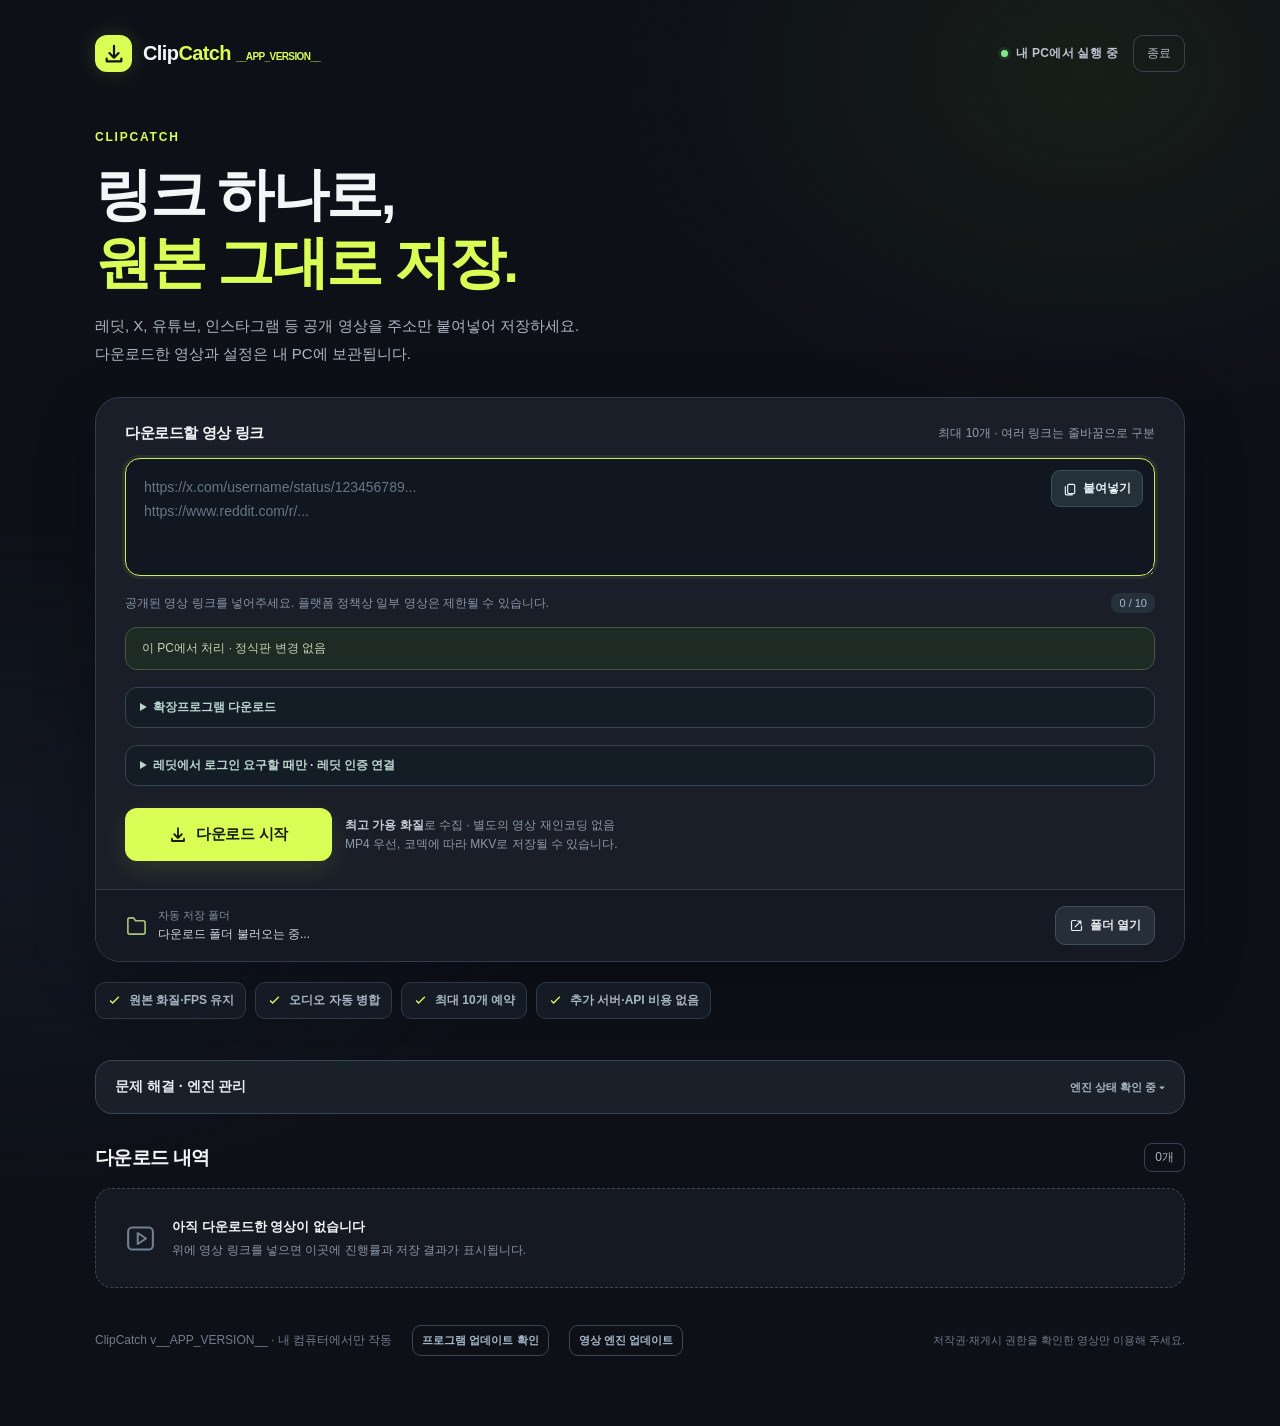
==== commit 653e88c9: "Prepare stable ClipCatch v1.9.1 from verified TEST2 test.5" ====
--- a/src/web/index.html
+++ b/src/web/index.html
@@ -4,7 +4,7 @@
   <meta charset="utf-8" />
   <meta name="viewport" content="width=device-width,initial-scale=1" />
   <meta name="theme-color" content="#10141c" />
-  <title>ClipCatch — 원본 영상 저장기</title>
+  <title>ClipCatch</title>
   <link rel="icon" type="image/svg+xml" href="/favicon.svg?v=__APP_VERSION__" />
   <style>
     :root{--bg:#0d1017;--panel:#171b25;--panel2:#1c222e;--edge:#2b3342;--text:#f3f5f7;--sub:#a2adbc;--muted:#727d8f;--lime:#d9ff57;--dark:#13191f;--red:#ff8e93;--r:22px;font-family:Pretendard,"Segoe UI","Noto Sans KR","Malgun Gothic",Arial,sans-serif}
@@ -105,9 +105,9 @@
     </header>
 
     <div class="hero">
-      <div class="eyebrow">HIGH QUALITY VIDEO DOWNLOADER</div>
+      <div class="eyebrow">CLIPCATCH</div>
       <h1>링크 하나로,<br/><em>원본 그대로 저장.</em></h1>
-      <p>레딧, X, 유튜브, 인스타그램 등 공개 영상을 주소만 붙여넣어 저장하세요.<br/>다른 사이트 로그인 정보는 읽지 않고, 프로그램 업데이트는 확인 후 버튼 한 번으로 설치할 수 있어요.</p>
+      <p>레딧, X, 유튜브, 인스타그램 등 공개 영상을 주소만 붙여넣어 저장하세요.<br/>다운로드한 영상과 설정은 내 PC에 보관됩니다.</p>
     </div>
 
 
@@ -123,27 +123,33 @@
           <textarea id="urlInput" class="urlbox" placeholder="https://x.com/username/status/123456789...&#10;https://www.reddit.com/r/..." autocomplete="off" spellcheck="false"></textarea>
           <button class="paste" id="pasteBtn" type="button" aria-label="클립보드에서 붙여넣기"><svg width="14" height="14" viewBox="0 0 24 24" fill="none" stroke="currentColor" stroke-width="2" stroke-linecap="round" stroke-linejoin="round"><rect x="8" y="4" width="12" height="16" rx="2"/><path d="M4 8v12a2 2 0 0 0 2 2h10"/></svg> 붙여넣기</button>
         </div>
-        <div class="info-line"><p>공개된 영상 링크를 넣어주세요. 플랫폼 정책상 일부 영상은 제한될 수 있어요.</p><span class="input-count" id="urlCount">0 / 10</span></div>
-        <div class="safe-note">회사 PC 보호 · Chrome 전체 로그인 정보 접근 없음 · 업데이트는 확인 후 설치</div>
+        <div class="info-line"><p>공개된 영상 링크를 넣어주세요. 플랫폼 정책상 일부 영상은 제한될 수 있습니다.</p><span class="input-count" id="urlCount">0 / 10</span></div>
+        <div class="safe-note">이 PC에서 처리 · 정식판 변경 없음</div>
 
 <details id="browserLinkPanel" class="reddit-auth">
-<summary>유튜브·인스타·X·Reddit · 브라우저에서 바로 다운로드</summary>
-<p>원하는 영상 게시물에서 크롬 퍼즐 모양(🧩) → <b>ClipCatch Browser</b> → [현재 영상 다운로드]를 누르면 돼. Reddit은 다운로드가 실패할 때만 [재생 영상 찾기] 기능을 사용해. 비밀번호·쿠키는 읽지 않아.</p>
-<p>최초 한 번: [확장프로그램 폴더 열기] → 크롬 주소창에 <b>chrome://extensions</b> → 개발자 모드 → [압축해제된 확장 프로그램을 로드합니다] → 열린 폴더 선택. 이후 ClipCatch 업데이트로 확장 파일도 갱신돼. 이미 설치했다면 크롬 확장프로그램 화면에서 [새로고침]을 눌러 적용해 줘. 회사 정책으로 제한되면 관리자에게 요청해 줘.</p>
+<summary>확장프로그램 다운로드</summary>
+<p>브라우저에서 선택한 영상을 ClipCatch로 다운로드합니다.</p>
 <div class="reddit-auth-controls">
-<button type="button" id="installBrowserExtension">확장프로그램 폴더 열기</button>
-<button type="button" id="makeBrowserCode">연결 코드 만들기</button>
-<button type="button" id="revokeBrowserLink" class="plain-btn">연결 해제</button></div>
-<p id="browserExtensionPath" style="overflow-wrap:anywhere"></p>
-<div id="browserCodeBox" hidden><p>아래 코드를 복사해 확장의 [ClipCatch 연결]에 붙여넣어 줘. 5분 동안 한 번만 쓸 수 있어.</p>
+<button type="button" id="installBrowserExtension">설치 폴더 열기</button>
+<button type="button" id="makeBrowserCode">연결 코드 복사</button>
+<button type="button" id="revokeBrowserLink" class="plain-btn">연결 해제</button>
+</div>
+<div id="browserLinkStatus" class="reddit-auth-status" role="status"></div>
+<p id="browserExtensionPath" hidden style="overflow-wrap:anywhere"></p>
+<div id="browserCodeBox" hidden><p>자동 복사가 안 되면 아래 코드를 복사해 주세요. 코드는 5분간 유효하며, 다른 사람에게 공유하지 마세요.</p>
 <input id="browserPairCode" readonly aria-label="ClipCatch pairing code" style="width:100%;padding:10px"/>
-<button type="button" id="copyBrowserCode">연결 코드 복사</button></div>
-<div id="browserLinkStatus" class="reddit-auth-status" role="status"></div>
-<p>사이트별 공개 게시물 주소를 ClipCatch 다운로드 대기열로 보내는 기능이야. 다운로드 완료 여부는 ClipCatch에서 확인해 줘. 로그인·접근 제한·DRM은 우회하지 않아.</p>
+<button type="button" id="copyBrowserCode">코드 다시 복사</button></div>
+<details id="browserInstallHelp"><summary>설치 방법</summary>
+<ol><li>[설치 폴더 열기]를 누릅니다.</li>
+<li>크롬 주소창에 <code>chrome://extensions</code>를 입력합니다.</li>
+<li>개발자 모드를 켜고 [압축해제된 확장 프로그램을 로드합니다]에서 열린 폴더를 선택합니다.</li>
+<li>[연결 코드 복사] 후 퍼즐 모양 → <b>ClipCatch Browser</b>에 붙여넣고 연결합니다.</li></ol>
+<p>테스트용 확장프로그램은 최초 1회만 별도 등록합니다. 기존 정식 확장프로그램은 삭제하지 마세요. 회사 정책으로 제한되면 관리자에게 문의해 주세요.</p>
+</details>
 </details>
         <details id="redditAuthDetails" class="reddit-auth">
           <summary>레딧에서 로그인 요구할 때만 · 레딧 인증 연결</summary>
-          <p>공개 영상은 연결 없이 받아져. 로그인 요구 영상만 레딧 사이트의 <b>cookies.txt</b> 파일을 선택해 줘.<br>Chrome 전체 로그인 정보는 읽지 않고, 레딧 쿠키만 골라 사용해.</p>
+          <p>일반 공개 영상은 인증 연결 없이 이용할 수 있습니다. 로그인 요구 영상만 레딧 사이트의 <b>cookies.txt</b> 파일을 선택해 주세요.<br>Chrome 전체 로그인 정보는 읽지 않고, 레딧 쿠키만 선별해 사용합니다.</p>
           <div class="reddit-auth-controls">
             <input id="redditCookieFile" type="file" accept=".txt,text/plain" aria-label="레딧 cookies.txt 파일"/>
             <button id="redditCookieUpload" type="button">레딧 인증 등록</button>
@@ -156,7 +162,7 @@
         <p class="notice" id="inputNotice"></p>
         <div class="action-row">
           <button id="downloadBtn" class="mainbutton" type="button"><svg class="tiny-icon" viewBox="0 0 24 24" fill="none" stroke="currentColor" stroke-width="2.4" stroke-linecap="round" stroke-linejoin="round"><path d="M12 3v13m-5-5 5 5 5-5"/><path d="M4 17v3h16v-3"/></svg> 다운로드 시작</button>
-          <span class="support"><strong>최고 가용 화질</strong>로 수집 · 별도의 영상 재인코딩 없음<br/>MP4 우선, 코덱에 따라 MKV로 저장될 수 있어요.</span>
+          <span class="support"><strong>최고 가용 화질</strong>로 수집 · 별도의 영상 재인코딩 없음<br/>MP4 우선, 코덱에 따라 MKV로 저장될 수 있습니다.</span>
         </div>
       </div>
       <div class="bottom-strip">
@@ -182,7 +188,7 @@
     <details class="help-panel" id="helpPanel">
       <summary><span>문제 해결 · 엔진 관리</span><span class="help-status" id="engineInfo">엔진 상태 확인 중 ▾</span></summary>
       <div class="help-body">
-        <p class="help-desc">영상이 안 받아지면 <b>상태 진단하기</b>를 먼저 눌러 줘. 그 다음 안정판 업데이트를 시도하고, 해결되지 않으면 시험판 복구를 사용할 수 있어. <b>원본 영상과 다운로드 내역은 건드리지 않아.</b></p>
+        <p class="help-desc">영상이 안 받아지면 <b>상태 진단하기</b>를 먼저 눌러 줘. 그 다음 안정판 업데이트를 시도하고, 해결되지 않으면 시험판 복구를 사용할 수 있습니다. <b>원본 영상과 다운로드 내역은 건드리지 않아.</b></p>
         <div class="help-btn-row">
           <button class="help-btn primary" id="runDiagnostics" type="button">상태 진단하기</button>
           <button class="help-btn" id="updateEngineStable" type="button">안정판 엔진 업데이트</button>
@@ -190,8 +196,8 @@
           <button class="help-btn" id="rollbackEngine" type="button">이전 엔진으로 되돌리기</button>
           <button class="help-btn" id="copyDiagnostics" type="button">진단 결과 복사</button>
         </div>
-        <p class="help-msg" id="repairFeedback" aria-live="polite">자동으로 업데이트 가능 여부를 확인해. 업데이트는 버튼을 눌렀을 때만 설치해.</p>
-        <p class="help-msg" id="diagnosticSummary">진단 버튼을 누르면 다운로드 도구·저장 폴더·접속 상태를 확인해 줘.</p>
+        <p class="help-msg" id="repairFeedback" aria-live="polite">다운로드 엔진 업데이트는 버튼을 눌렀을 때만 설치됩니다.</p>
+        <p class="help-msg" id="diagnosticSummary">진단 버튼을 누르면 다운로드 도구·저장 폴더·접속 상태를 확인해 주세요.</p>
         <div class="help-checks" id="diagnosticChecks"></div>
         <textarea id="diagnosticCopyFallback" class="help-copy hidden" readonly aria-label="공유용 진단 결과"></textarea>
       </div>
@@ -200,7 +206,7 @@
       <div class="section-head"><div class="section-title">다운로드 내역</div><div class="section-actions"><button id="retryFailed" type="button" class="retry-btn hidden">실패한 영상 다시 시도</button><div class="count" id="historyCount">0개</div></div></div>
       <p class="history-feedback hidden" id="historyFeedback" role="status" aria-live="polite"></p>
       <div class="history" id="history">
-        <div class="empty"><svg width="33" height="33" viewBox="0 0 24 24" fill="none" stroke="currentColor" stroke-width="1.5" stroke-linecap="round" stroke-linejoin="round"><rect x="3" y="4" width="18" height="16" rx="3"/><path d="m10 8 6 4-6 4V8z"/></svg><div><b>아직 다운로드한 영상이 없어요</b><p>위에 영상 링크를 넣으면 이곳에 진행률과 저장 결과가 표시됩니다.</p></div></div>
+        <div class="empty"><svg width="33" height="33" viewBox="0 0 24 24" fill="none" stroke="currentColor" stroke-width="1.5" stroke-linecap="round" stroke-linejoin="round"><rect x="3" y="4" width="18" height="16" rx="3"/><path d="m10 8 6 4-6 4V8z"/></svg><div><b>아직 다운로드한 영상이 없습니다</b><p>위에 영상 링크를 넣으면 이곳에 진행률과 저장 결과가 표시됩니다.</p></div></div>
       </div>
       <details class="history-more hidden" id="historyMore">
         <summary><span id="historyMoreLabel">이전 기록 보기</span><span class="history-chevron" aria-hidden="true">⌄</span></summary>
@@ -286,8 +292,8 @@
     async function submitLinks(){
       if (loading) return;
       const urls = parseUrls($('urlInput').value);
-      if (!urls.length) {notice('영상 링크를 한 개 이상 입력해 줘.');$('urlInput').focus();return;}
-      if (urls.length > 10) {notice('한 번에 최대 10개까지만 다운로드할 수 있어.');return;}
+      if (!urls.length) {notice('영상 링크를 한 개 이상 입력해 주세요.');$('urlInput').focus();return;}
+      if (urls.length > 10) {notice('한 번에 최대 10개까지만 다운로드할 수 있습니다.');return;}
       loading = true;
       $('downloadBtn').disabled = true;
       $('downloadBtn').lastChild.textContent = ' 추가하는 중...';
@@ -298,8 +304,8 @@
         } catch (err) {
           if (!err.duplicates || !err.duplicates.length) throw err;
           const names=err.duplicates.slice(0,2).map(x=>x.title||x.url).join('\n');
-          if (!confirm('이미 받은 영상 '+err.duplicates.length+'개가 있어.\n'+names+'\n\n새 파일로 다시 저장할까?')) {
-            notice('중복 다운로드를 취소했어. 링크는 그대로 남겨뒀어.');
+          if (!confirm('이미 받은 영상 '+err.duplicates.length+'개가 있습니다.\n'+names+'\n\n새 파일로 다시 저장할까?')) {
+            notice('중복 다운로드를 취소했습니다. 링크는 그대로 남겨뒀어.');
             return;
           }
           result = await post('/api/download', {urls:$('urlInput').value, allow_duplicates:true});
@@ -353,7 +359,7 @@
     $('quitBtn').addEventListener('click', async ()=>{
       if (!confirm('ClipCatch를 종료할까요? 진행 중인 다운로드도 중단됩니다.')) return;
       try { await post('/api/stop'); } catch (e) {}
-      document.body.innerHTML = '<div style="color:#f0f4eb;text-align:center;padding:100px 20px;font-family:Segoe UI,Malgun Gothic,sans-serif"><h2>ClipCatch가 종료됐어요.</h2><p style="color:#9daab7">다시 사용하려면 ClipCatch.exe를 더블클릭하세요.</p></div>';
+      document.body.innerHTML = '<div style="color:#f0f4eb;text-align:center;padding:100px 20px;font-family:Segoe UI,Malgun Gothic,sans-serif"><h2>ClipCatch가 종료되었습니다.</h2><p style="color:#9daab7">다시 사용하려면 ClipCatch.exe를 다시 실행해 주세요.</p></div>';
     });
     function renderJob(j) {
       const elem = document.createElement('div'); elem.className = 'job ' + (['queued','downloading','done','error','cancelled'].includes(j.status)?j.status:'queued');
@@ -383,7 +389,7 @@
         toText(cancel,j.status==='queued'?'대기 취소':'다운로드 취소');
         cancel.addEventListener('click',async()=>{
           cancel.disabled=true;
-          try {await post('/api/cancel-download',{id:j.id});historyNotice('선택한 영상 다운로드를 취소했어.');await poll();}
+          try {await post('/api/cancel-download',{id:j.id});historyNotice('선택한 영상 다운로드를 취소했습니다.');await poll();}
           catch(err){historyNotice('취소 실패: '+err.message,true);cancel.disabled=false;}
         });
         actions.appendChild(cancel);
@@ -392,7 +398,7 @@
         if(j.error_code){
           const help=document.createElement('div');help.className='error-help';
           const title=document.createElement('b');toText(title,j.error_code+' · '+(j.error_title||'문제 발생'));help.appendChild(title);
-          const advice=document.createElement('span');toText(advice,j.error_advice||'상태 진단을 진행해 줘.');help.appendChild(advice);
+          const advice=document.createElement('span');toText(advice,j.error_advice||'상태 진단을 진행해 주세요.');help.appendChild(advice);
           elem.appendChild(help);
         }
         const retry=document.createElement('button'); retry.className='retry-btn';retry.type='button';toText(retry,'이 링크 재시도');
@@ -423,7 +429,7 @@
         const empty=document.createElement('div');empty.className='empty';
         const icon=document.createElement('div');icon.textContent='▧';icon.style.cssText='font-size:30px;color:#748295';
         const label=document.createElement('div');
-        const b=document.createElement('b');toText(b,'아직 다운로드한 영상이 없어요');
+        const b=document.createElement('b');toText(b,'아직 다운로드한 영상이 없습니다');
         const p=document.createElement('p');toText(p,'위에 영상 링크를 넣으면 이곳에 진행률과 저장 결과가 표시됩니다.');
         label.append(b,p);empty.append(icon,label);fragment.appendChild(empty);
       }
@@ -473,7 +479,7 @@
         toText($('repairFeedback'),(st.setup_text||'엔진 준비 중...')+(st.setup_pct>0?' · '+Math.round(st.setup_pct)+'%':''));
         $('repairFeedback').classList.remove('error');
       }else if(st.setup_text==='업데이트 실패' && st.setup_error){
-        toText($('repairFeedback'),'엔진 업데이트 실패 · 진단을 실행해 줘.');
+        toText($('repairFeedback'),'엔진 업데이트 실패 · 진단을 실행해 주세요.');
         $('repairFeedback').classList.add('error');
       }else if(['시험판 엔진 복구 완료','yt-dlp 업데이트 완료','엔진 되돌리기 완료'].includes(st.setup_text)){
         toText($('repairFeedback'),st.setup_text+' · 완료');
@@ -505,12 +511,12 @@
       else if(updateMode==='program' || (!updateMode && ['available','error'].includes(us))){
         const v=upd.latest||st.version||uiVersion;
         if(us==='checking')showUpdateFeedback('ClipCatch 새 버전을 확인하는 중...','working');
-        else if(us==='current')showUpdateFeedback('ClipCatch 최신 버전 v'+v+' · 설치할 업데이트가 없어.','success');
+        else if(us==='current')showUpdateFeedback('ClipCatch 최신 버전 v'+v+' · 설치할 업데이트가 없습니다.','success');
         else if(us==='available')showUpdateFeedback('ClipCatch v'+v+' 업데이트 가능 · 오른쪽 [새 버전 설치]를 눌러 줘.','success',true);
         else if(us==='downloading')showUpdateFeedback('ClipCatch v'+v+' 다운로드 중 · '+Math.round(upd.percent||0)+'%','working',false,upd.percent||0);
         else if(us==='installing')showUpdateFeedback('새 버전 설치 중 · 잠시 후 ClipCatch가 다시 실행돼.','working',false,100);
-        else if(us==='unavailable')showUpdateFeedback('새 버전 확인 불가 · '+(upd.detail||'배포를 확인해 줘.'),'error');
-        else if(us==='error')showUpdateFeedback('업데이트 실패 · '+(upd.detail||'연결을 확인해 줘.'),'error');
+        else if(us==='unavailable')showUpdateFeedback('새 버전 확인 불가 · '+(upd.detail||'배포를 확인해 주세요.'),'error');
+        else if(us==='error')showUpdateFeedback('업데이트 실패 · '+(upd.detail||'연결을 확인해 주세요.'),'error');
       }else if(!updateMode && receipt && receipt.status==='verified' && receipt.version===st.version){
         showUpdateFeedback('ClipCatch v'+receipt.version+' 업데이트 정상 적용 확인됨 · 새 버전 실행 검사 완료.','success');
       }else if(!updateMode && receipt && receipt.status==='rolled_back'){
@@ -536,7 +542,7 @@
       prep.classList.toggle('show',inPrep);prep.classList.toggle('error',st.phase==='error'||!!st.setup_error);
       if(inPrep){
         toText($('setupTitle'),st.setup_text||'도구 준비 중...');
-        toText($('setupSub'),st.setup_error ? (st.setup_error+(st.phase==='error'?'\n프로그램을 종료하고 다시 실행해 주세요.':'\n업데이트 오류가 있어도 기존 다운로드 기능은 계속 사용할 수 있어요.')) : '처음 사용할 때만 필요한 프로그램을 공식 배포처에서 자동으로 준비합니다. 준비 중에도 링크를 추가할 수 있어요.');
+        toText($('setupSub'),st.setup_error ? (st.setup_error+(st.phase==='error'?'\n프로그램을 종료하고 다시 실행해 주세요.':'\n업데이트 오류가 있어도 기존 다운로드 기능은 계속 사용할 수 있습니다.')) : '처음 사용할 때만 필요한 프로그램을 공식 배포처에서 자동으로 준비합니다. 준비 중에도 링크를 추가할 수 있습니다.');
         const hasPct=st.setup_pct>0; $('setupProgress').classList.toggle('indeterminate',!hasPct);
         $('setupBar').style.width=hasPct?Math.max(0,Math.min(100,st.setup_pct))+'%':'';
       }
@@ -550,7 +556,7 @@
       historyNotice('실패한 영상을 다시 다운로드 대기열에 추가하는 중...');
       try {
         const res=await post('/api/retry-failed');
-        historyNotice(res.count ? '실패한 영상 '+res.count+'개를 다시 시도할게.'+(res.skipped?' 중복 '+res.skipped+'개 제외.':'') : '다시 시도할 실패 영상이 없어.');
+        historyNotice(res.count ? '실패한 영상 '+res.count+'개를 다시 시도할게.'+(res.skipped?' 중복 '+res.skipped+'개 제외.':'') : '다시 시도할 실패 영상이 없습니다.');
         await poll();
       } catch(err){historyNotice('일괄 재시도 실패: '+err.message,true);$('retryFailed').disabled=false;}
     });
@@ -560,17 +566,17 @@
     async function repairAction(path,label){
       $('helpPanel').open=true;
       repairMessage(label+' 시작 중...');
-      try{await post(path);await poll();repairMessage(label+' 요청 완료 · 화면에 진행 상태가 표시돼.');}
+      try{await post(path);await poll();repairMessage(label+' 요청 완료 · 화면에 진행 상태가 표시됩니다.');}
       catch(err){repairMessage(label+' 실패 · '+err.message,true);}
     }
     $('runDiagnostics').addEventListener('click',async()=>{
-      repairMessage('진단을 실행하고 있어...');
+      repairMessage('진단을 실행하고 있습니다...');
       try{await post('/api/run-diagnostics');await poll();repairMessage('진단 진행 중 · 결과가 아래 표시될 거야.');}
       catch(err){repairMessage('진단 시작 실패 · '+err.message,true);}
     });
     $('updateEngineStable').addEventListener('click',()=>repairAction('/api/update-tool','안정판 엔진 업데이트'));
     $('repairEngineNightly').addEventListener('click',()=>{
-      if(!confirm('공식 시험판 다운로드 엔진으로 교체할까? 시험판은 최신 사이트 수정이 있지만 안정성이 낮을 수 있어. 문제가 생기면 [이전 엔진으로 되돌리기]를 눌러 줘.'))return;
+      if(!confirm('공식 시험판 다운로드 엔진으로 교체할까? 시험판은 최신 사이트 수정이 있지만 안정성이 낮을 수 있습니다. 문제가 생기면 [이전 엔진으로 되돌리기]를 눌러 줘.'))return;
       repairAction('/api/repair-engine','시험판 엔진 복구');
     });
     $('rollbackEngine').addEventListener('click',()=>{
@@ -587,7 +593,7 @@
         }catch(e){
           $('diagnosticCopyFallback').classList.remove('hidden');$('diagnosticCopyFallback').value=data.report;
           $('diagnosticCopyFallback').focus();$('diagnosticCopyFallback').select();
-          repairMessage('복사가 차단됐어. 아래 선택된 텍스트를 Ctrl+C로 복사해 줘.');
+          repairMessage('복사가 차단됐어. 아래 선택된 텍스트를 Ctrl+C로 복사해 주세요.');
         }
       }catch(err){repairMessage('진단 정보 복사 실패 · '+err.message,true);}
     });
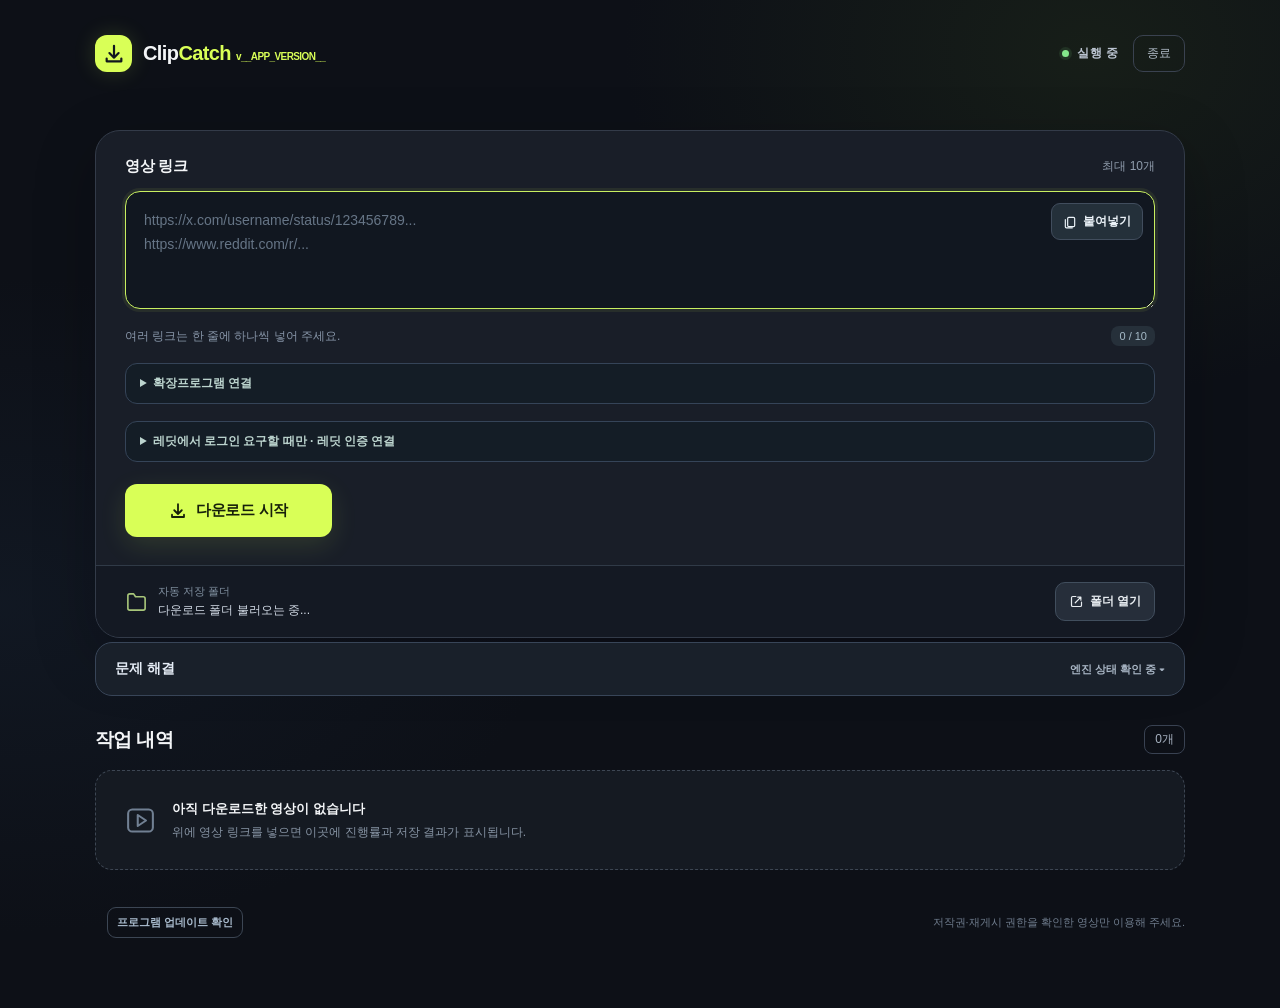
==== commit 6a827182: "Fix Unicode download paths and simplify ClipCatch workspace" ====
--- a/src/web/index.html
+++ b/src/web/index.html
@@ -99,17 +99,10 @@
     <header class="navbar">
       <div class="brand">
         <div class="brand-mark"><svg viewBox="0 0 24 24" fill="none" stroke="currentColor" stroke-width="2.4" stroke-linecap="round" stroke-linejoin="round"><path d="M12 3v13m-5-5 5 5 5-5"/><path d="M4 17v3h16v-3"/></svg></div>
-        <div class="brand-word">Clip<span>Catch</span> <small style="font-size:10px;color:#d9ff57">__APP_VERSION__</small></div>
+        <div class="brand-word">Clip<span>Catch</span> <small style="font-size:10px;color:#d9ff57">v__APP_VERSION__</small></div>
       </div>
-      <div class="topright"><span class="local"><i></i> 내 PC에서 실행 중</span><button id="quitBtn" class="close-app" title="프로그램 종료">종료</button></div>
+      <div class="topright"><span class="local"><i></i> 실행 중</span><button id="quitBtn" class="close-app" title="프로그램 종료">종료</button></div>
     </header>
-
-    <div class="hero">
-      <div class="eyebrow">CLIPCATCH</div>
-      <h1>링크 하나로,<br/><em>원본 그대로 저장.</em></h1>
-      <p>레딧, X, 유튜브, 인스타그램 등 공개 영상을 주소만 붙여넣어 저장하세요.<br/>다운로드한 영상과 설정은 내 PC에 보관됩니다.</p>
-    </div>
-
 
     <div id="appUpdate" class="app-update hidden" role="status" aria-live="polite">
       <div><div id="appUpdateVersion" class="app-version">CLIPCATCH UPDATE</div><div id="appUpdateStatus" class="app-status"></div><div id="appUpdateDetail" class="app-detail"></div></div>
@@ -118,16 +111,15 @@
 
     <section class="main-card" aria-label="영상 다운로드">
       <div class="entry">
-        <div class="entry-head"><label class="field-title" for="urlInput">다운로드할 영상 링크</label><span class="shortcut">최대 10개 · 여러 링크는 줄바꿈으로 구분</span></div>
+        <div class="entry-head"><label class="field-title" for="urlInput">영상 링크</label><span class="shortcut">최대 10개</span></div>
         <div class="urlwrap">
           <textarea id="urlInput" class="urlbox" placeholder="https://x.com/username/status/123456789...&#10;https://www.reddit.com/r/..." autocomplete="off" spellcheck="false"></textarea>
           <button class="paste" id="pasteBtn" type="button" aria-label="클립보드에서 붙여넣기"><svg width="14" height="14" viewBox="0 0 24 24" fill="none" stroke="currentColor" stroke-width="2" stroke-linecap="round" stroke-linejoin="round"><rect x="8" y="4" width="12" height="16" rx="2"/><path d="M4 8v12a2 2 0 0 0 2 2h10"/></svg> 붙여넣기</button>
         </div>
-        <div class="info-line"><p>공개된 영상 링크를 넣어주세요. 플랫폼 정책상 일부 영상은 제한될 수 있습니다.</p><span class="input-count" id="urlCount">0 / 10</span></div>
-        <div class="safe-note">이 PC에서 처리 · 정식판 변경 없음</div>
+        <div class="info-line"><p>여러 링크는 한 줄에 하나씩 넣어 주세요.</p><span class="input-count" id="urlCount">0 / 10</span></div>
 
 <details id="browserLinkPanel" class="reddit-auth">
-<summary>확장프로그램 다운로드</summary>
+<summary>확장프로그램 연결</summary>
 <p>브라우저에서 선택한 영상을 ClipCatch로 다운로드합니다.</p>
 <div class="reddit-auth-controls">
 <button type="button" id="installBrowserExtension">설치 폴더 열기</button>
@@ -144,7 +136,7 @@
 <li>크롬 주소창에 <code>chrome://extensions</code>를 입력합니다.</li>
 <li>개발자 모드를 켜고 [압축해제된 확장 프로그램을 로드합니다]에서 열린 폴더를 선택합니다.</li>
 <li>[연결 코드 복사] 후 퍼즐 모양 → <b>ClipCatch Browser</b>에 붙여넣고 연결합니다.</li></ol>
-<p>테스트용 확장프로그램은 최초 1회만 별도 등록합니다. 기존 정식 확장프로그램은 삭제하지 마세요. 회사 정책으로 제한되면 관리자에게 문의해 주세요.</p>
+<p>처음 한 번만 등록하면 됩니다. 회사 정책으로 설치가 제한되면 관리자에게 문의해 주세요.</p>
 </details>
 </details>
         <details id="redditAuthDetails" class="reddit-auth">
@@ -162,7 +154,6 @@
         <p class="notice" id="inputNotice"></p>
         <div class="action-row">
           <button id="downloadBtn" class="mainbutton" type="button"><svg class="tiny-icon" viewBox="0 0 24 24" fill="none" stroke="currentColor" stroke-width="2.4" stroke-linecap="round" stroke-linejoin="round"><path d="M12 3v13m-5-5 5 5 5-5"/><path d="M4 17v3h16v-3"/></svg> 다운로드 시작</button>
-          <span class="support"><strong>최고 가용 화질</strong>로 수집 · 별도의 영상 재인코딩 없음<br/>MP4 우선, 코덱에 따라 MKV로 저장될 수 있습니다.</span>
         </div>
       </div>
       <div class="bottom-strip">
@@ -177,18 +168,10 @@
       <div id="setupProgress" class="setup-progress indeterminate"><div id="setupBar"></div></div>
     </div>
 
-    <div class="perks">
-      <span class="perk"><svg width="15" height="15" viewBox="0 0 24 24" fill="none" stroke="currentColor" stroke-width="2"><path d="m5 12 4 4L19 6"/></svg> 원본 화질·FPS 유지</span>
-      <span class="perk"><svg width="15" height="15" viewBox="0 0 24 24" fill="none" stroke="currentColor" stroke-width="2"><path d="m5 12 4 4L19 6"/></svg> 오디오 자동 병합</span>
-      <span class="perk"><svg width="15" height="15" viewBox="0 0 24 24" fill="none" stroke="currentColor" stroke-width="2"><path d="m5 12 4 4L19 6"/></svg> 최대 10개 예약</span>
-      <span class="perk"><svg width="15" height="15" viewBox="0 0 24 24" fill="none" stroke="currentColor" stroke-width="2"><path d="m5 12 4 4L19 6"/></svg> 추가 서버·API 비용 없음</span>
-    </div>
-
-
     <details class="help-panel" id="helpPanel">
-      <summary><span>문제 해결 · 엔진 관리</span><span class="help-status" id="engineInfo">엔진 상태 확인 중 ▾</span></summary>
+      <summary><span>문제 해결</span><span class="help-status" id="engineInfo">엔진 상태 확인 중 ▾</span></summary>
       <div class="help-body">
-        <p class="help-desc">영상이 안 받아지면 <b>상태 진단하기</b>를 먼저 눌러 줘. 그 다음 안정판 업데이트를 시도하고, 해결되지 않으면 시험판 복구를 사용할 수 있습니다. <b>원본 영상과 다운로드 내역은 건드리지 않아.</b></p>
+        <p class="help-desc">다운로드가 안 되면 <b>상태 진단하기</b>부터 확인해 주세요.</p>
         <div class="help-btn-row">
           <button class="help-btn primary" id="runDiagnostics" type="button">상태 진단하기</button>
           <button class="help-btn" id="updateEngineStable" type="button">안정판 엔진 업데이트</button>
@@ -202,8 +185,8 @@
         <textarea id="diagnosticCopyFallback" class="help-copy hidden" readonly aria-label="공유용 진단 결과"></textarea>
       </div>
     </details>
-    <section>
-      <div class="section-head"><div class="section-title">다운로드 내역</div><div class="section-actions"><button id="retryFailed" type="button" class="retry-btn hidden">실패한 영상 다시 시도</button><div class="count" id="historyCount">0개</div></div></div>
+    <section id="historySection">
+      <div class="section-head"><div class="section-title">작업 내역</div><div class="section-actions"><button id="retryFailed" type="button" class="retry-btn hidden">실패한 영상 다시 시도</button><div class="count" id="historyCount">0개</div></div></div>
       <p class="history-feedback hidden" id="historyFeedback" role="status" aria-live="polite"></p>
       <div class="history" id="history">
         <div class="empty"><svg width="33" height="33" viewBox="0 0 24 24" fill="none" stroke="currentColor" stroke-width="1.5" stroke-linecap="round" stroke-linejoin="round"><rect x="3" y="4" width="18" height="16" rx="3"/><path d="m10 8 6 4-6 4V8z"/></svg><div><b>아직 다운로드한 영상이 없습니다</b><p>위에 영상 링크를 넣으면 이곳에 진행률과 저장 결과가 표시됩니다.</p></div></div>
@@ -215,7 +198,7 @@
     </section>
     <footer class="footer">
       <div>
-        <div class="footer-tools"><span>ClipCatch v__APP_VERSION__ · 내 컴퓨터에서만 작동</span><button class="update-btn" id="checkAppUpdate" type="button">프로그램 업데이트 확인</button><button class="update-btn" id="updateBtn" type="button">영상 엔진 업데이트</button></div>
+        <div class="footer-tools"><button class="update-btn" id="checkAppUpdate" type="button">프로그램 업데이트 확인</button></div>
         <div id="updateFeedback" class="update-feedback hidden" data-kind="info" role="status" aria-live="polite">
           <span id="appCheckFeedback" class="update-feedback-text"></span>
           <button id="installAppUpdateFooter" class="update-install hidden" type="button">새 버전 설치</button>
@@ -257,6 +240,10 @@
     function historyNotice(msg, error=false){
       const el=$('historyFeedback');toText(el,msg);el.classList.toggle('hidden',!msg);el.classList.toggle('error',error);
     }
+    function revealPanel(panel){
+      for(let node=panel;node;node=node.parentElement){if(node.tagName==='DETAILS')node.open=true;}
+      panel.scrollIntoView({behavior:'smooth',block:'center'});
+    }
     function showUpdateFeedback(message, kind='info', canInstall=false, pct=null){
       const box=$('updateFeedback');box.classList.remove('hidden');box.dataset.kind=kind;
       toText($('appCheckFeedback'),message);
@@ -320,11 +307,11 @@
     }
     $('downloadBtn').addEventListener('click',submitLinks);
     $('folderBtn').addEventListener('click', async ()=>{try{await post('/api/open-folder');}catch(e){notice(e.message)}});
-    $('updateBtn').addEventListener('click', async ()=>{
-      updateMode='engine';updateRequestError='';$('updateBtn').disabled=true;
+    $('updateEngineStable').addEventListener('click', async ()=>{
+      updateMode='engine';updateRequestError='';$('updateEngineStable').disabled=true;
       showUpdateFeedback('영상 엔진 업데이트를 시작하는 중...', 'working');
       try {await post('/api/update-tool');notice('');await poll();}
-      catch(e) {updateRequestError='영상 엔진 업데이트 실패: '+e.message;showUpdateFeedback(updateRequestError,'error');$('updateBtn').disabled=false;}
+      catch(e) {updateRequestError='영상 엔진 업데이트 실패: '+e.message;showUpdateFeedback(updateRequestError,'error');$('updateEngineStable').disabled=false;}
     });
 
     $('redditCookieUpload').addEventListener('click', async ()=>{
@@ -409,11 +396,11 @@
         if (j.auth_required && !(lastState && lastState.reddit_auth_ready) && /reddit\.com|redd\.it/i.test(j.host || '')) {
           const auth=document.createElement('button');auth.type='button';auth.className='retry-btn';
           toText(auth,'레딧 로그인 연결하기');
-          auth.addEventListener('click',()=>{$('redditAuthDetails').open=true;$('redditAuthDetails').scrollIntoView({behavior:'smooth'});});
+          auth.addEventListener('click',()=>revealPanel($('redditAuthDetails')));
           actions.appendChild(auth);
         }
         const helpBtn=document.createElement('button');helpBtn.className='retry-btn';helpBtn.type='button';toText(helpBtn,'문제 해결 열기');
-        helpBtn.addEventListener('click',()=>{$('helpPanel').open=true;$('helpPanel').scrollIntoView({behavior:'smooth',block:'center'});});
+        helpBtn.addEventListener('click',()=>revealPanel($('helpPanel')));
         actions.appendChild(helpBtn);
       }
       if(actions.childNodes.length)elem.appendChild(actions);
@@ -506,7 +493,7 @@
       const receipt=st.update_receipt||null;
       const us=upd.status||'';
       $('checkAppUpdate').disabled=['downloading','installing'].includes(us);
-      $('updateBtn').disabled=st.phase!=='ready';
+      $('updateEngineStable').disabled=st.phase!=='ready';
       if(updateRequestError){showUpdateFeedback(updateRequestError,'error');}
       else if(updateMode==='program' || (!updateMode && ['available','error'].includes(us))){
         const v=upd.latest||st.version||uiVersion;
@@ -536,7 +523,7 @@
       $('installAppUpdate').classList.toggle('hidden',us!=='available');
       $('installAppUpdate').disabled=us!=='available';
       toText($('redditAuthStatus'),st.reddit_auth_ready?'레딧 인증 연결됨 · 인증 필요한 영상에서만 사용':'인증 미등록 · 공개 영상은 그대로 이용 가능');
-      if (st.phase==='ready' && st.setup_text==='yt-dlp 업데이트 완료') toText($('updateBtn'),'업데이트 완료 ✓');
+      if (st.phase==='ready' && st.setup_text==='yt-dlp 업데이트 완료') toText($('updateEngineStable'),'엔진 업데이트 완료 ✓');
       toText($('saveDir'),st.save_dir||'다운로드 폴더');
       const prep=$('setup');const inPrep=st.phase!=='ready'||!!st.setup_error;
       prep.classList.toggle('show',inPrep);prep.classList.toggle('error',st.phase==='error'||!!st.setup_error);
@@ -564,7 +551,7 @@
       const out=$('repairFeedback');toText(out,message);out.classList.toggle('error',isError);
     }
     async function repairAction(path,label){
-      $('helpPanel').open=true;
+      revealPanel($('helpPanel'));
       repairMessage(label+' 시작 중...');
       try{await post(path);await poll();repairMessage(label+' 요청 완료 · 화면에 진행 상태가 표시됩니다.');}
       catch(err){repairMessage(label+' 실패 · '+err.message,true);}
@@ -574,7 +561,6 @@
       try{await post('/api/run-diagnostics');await poll();repairMessage('진단 진행 중 · 결과가 아래 표시될 거야.');}
       catch(err){repairMessage('진단 시작 실패 · '+err.message,true);}
     });
-    $('updateEngineStable').addEventListener('click',()=>repairAction('/api/update-tool','안정판 엔진 업데이트'));
     $('repairEngineNightly').addEventListener('click',()=>{
       if(!confirm('공식 시험판 다운로드 엔진으로 교체할까? 시험판은 최신 사이트 수정이 있지만 안정성이 낮을 수 있습니다. 문제가 생기면 [이전 엔진으로 되돌리기]를 눌러 줘.'))return;
       repairAction('/api/repair-engine','시험판 엔진 복구');
